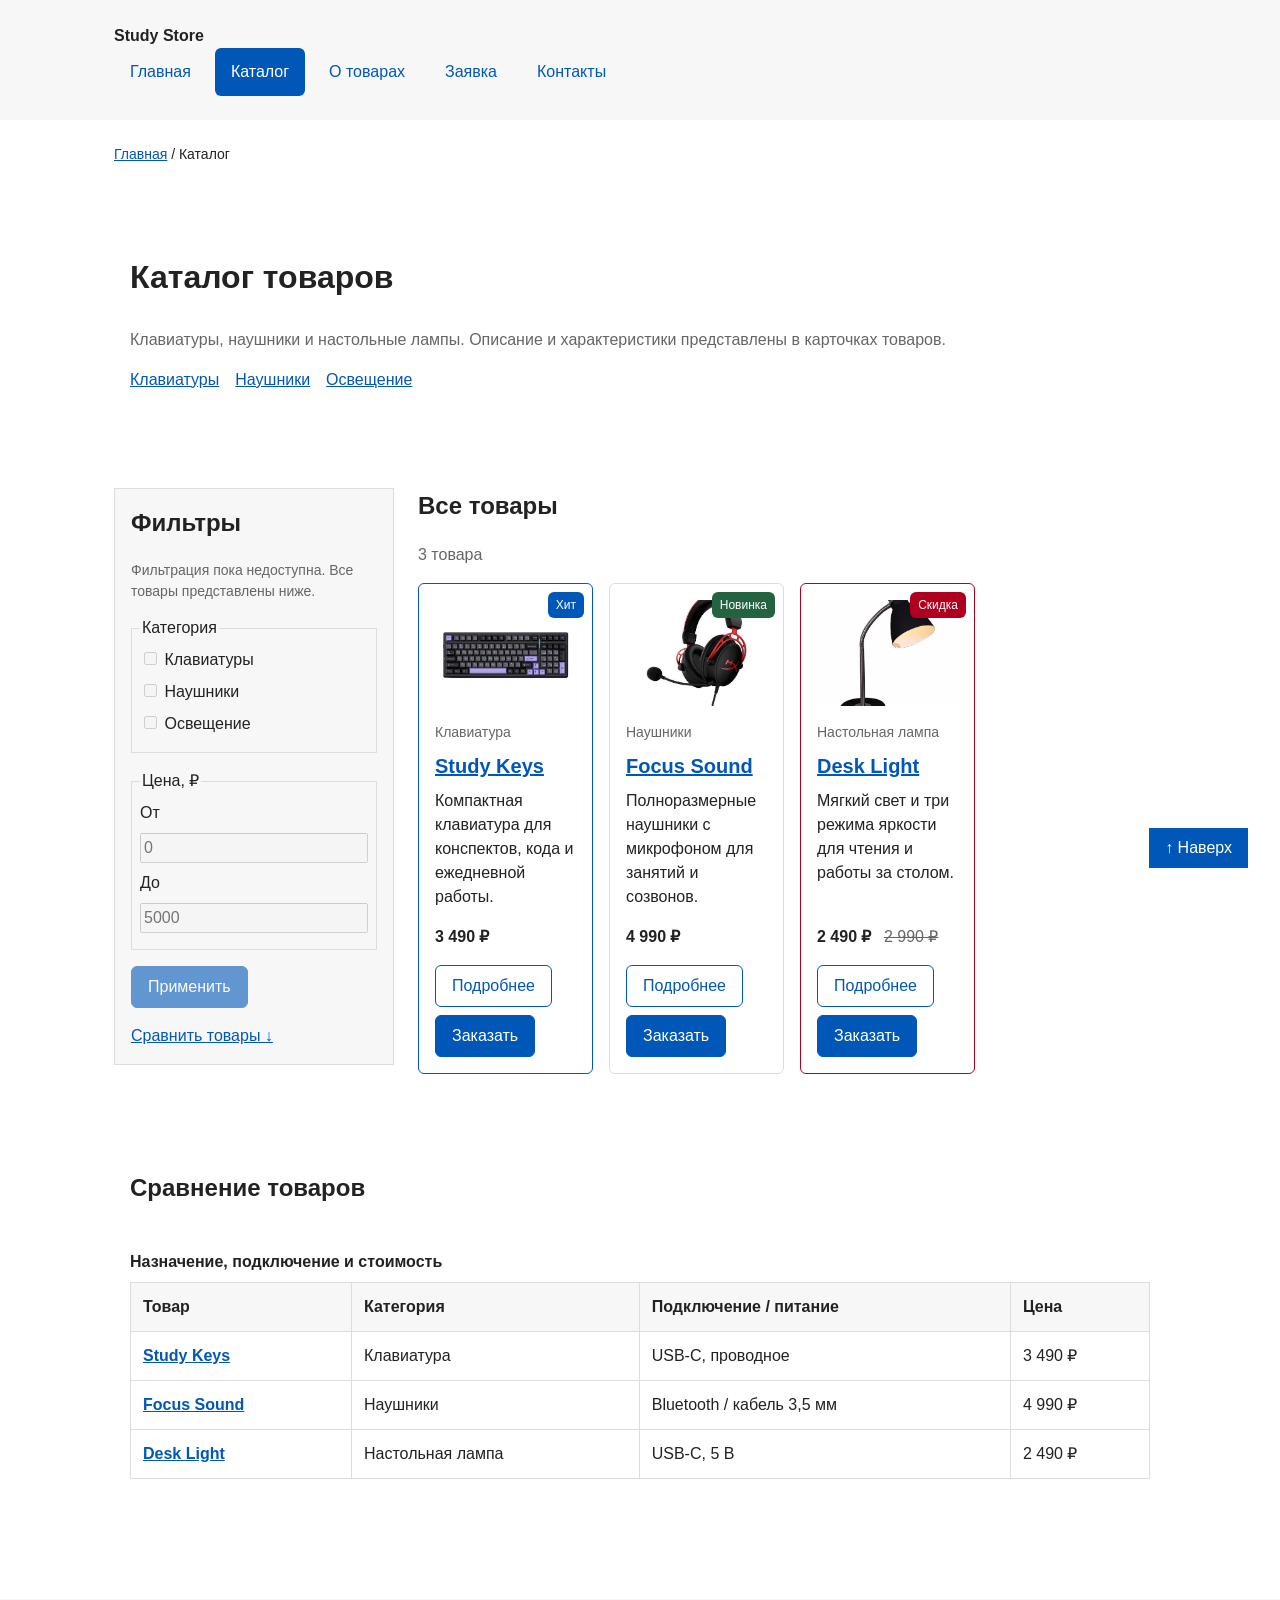
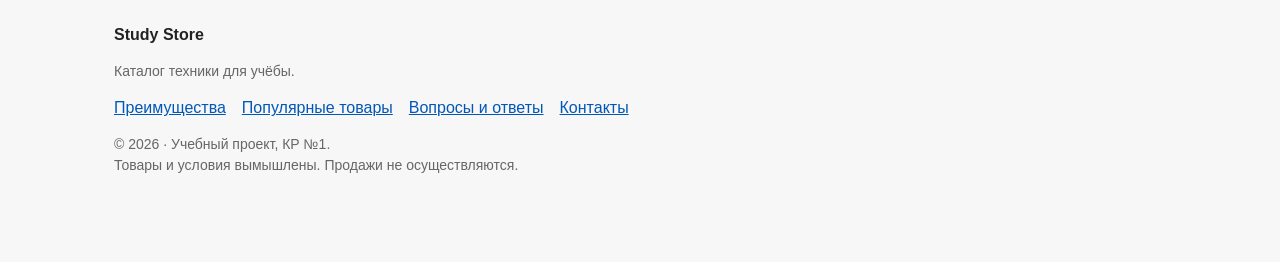
==== catalog.html @ acdf184f "feat: add responsive layout styles" ====
<!DOCTYPE html>
<html lang="ru">
<head>
  <meta charset="UTF-8">
  <meta name="viewport" content="width=device-width, initial-scale=1.0">
  <meta name="description" content="Каталог Study Store: три категории техники, цены, карточки товаров и таблица сравнения.">
  <title>Каталог товаров — Study Store</title>
  <link rel="icon" href="images/favicon.svg" type="image/svg+xml">
  <link rel="stylesheet" href="css/style.css">
  <link rel="stylesheet" href="css/responsive.css">
  <script src="js/main.js?v=kr1-final" defer></script>
</head>
<body>
  <a class="skip-link" href="#main-content">Перейти к содержимому</a>
  <header class="site-header" id="top">
    <div class="site-header__inner">
      <a class="site-header__logo" href="index.html">Study Store</a>
      <nav class="site-nav" aria-label="Основная навигация">
        <ul class="site-nav__list">
          <li class="site-nav__item"><a class="site-nav__link" href="index.html">Главная</a></li>
          <li class="site-nav__item"><a class="site-nav__link site-nav__link--active" aria-current="page" href="catalog.html">Каталог</a></li>
          <li class="site-nav__item"><a class="site-nav__link" href="product.html">О товарах</a></li>
          <li class="site-nav__item"><a class="site-nav__link" href="order.html">Заявка</a></li>
          <li class="site-nav__item"><a class="site-nav__link" href="contacts.html">Контакты</a></li>
        </ul>
      </nav>
    </div>
  </header>
  <main class="page-main" id="main-content" tabindex="-1">
    <nav class="breadcrumbs" aria-label="Хлебные крошки"><a class="breadcrumbs__link" href="index.html">Главная</a><span class="breadcrumbs__current" aria-current="page">Каталог</span></nav>
    <section class="section page-intro"><h1 class="page-intro__title">Каталог товаров</h1><p class="section__description">Клавиатуры, наушники и настольные лампы. Описание и характеристики представлены в карточках товаров.</p><div class="category-nav" aria-label="Категории"><a class="category-nav__link" href="product.html#keyboard">Клавиатуры</a><a class="category-nav__link" href="product.html#headphones">Наушники</a><a class="category-nav__link" href="product.html#lamp">Освещение</a></div></section>
    <div class="catalog-layout">
      <aside class="catalog-filters" aria-labelledby="filters-title">
        <h2 class="catalog-filters__title" id="filters-title">Фильтры</h2>
        <p class="catalog-filters__note" id="filter-note">Фильтрация пока недоступна. Все товары представлены ниже.</p>
        <form class="filters-form" action="catalog.html" method="get" aria-describedby="filter-note">
          <fieldset class="filters-form__group" disabled><legend class="filters-form__legend">Категория</legend>
            <label class="filters-form__label" for="category-keys"><input id="category-keys" name="category" type="checkbox" value="keyboard"> Клавиатуры</label>
            <label class="filters-form__label" for="category-sound"><input id="category-sound" name="category" type="checkbox" value="headphones"> Наушники</label>
            <label class="filters-form__label" for="category-light"><input id="category-light" name="category" type="checkbox" value="lamp"> Освещение</label>
          </fieldset>
          <fieldset class="filters-form__group" disabled><legend class="filters-form__legend">Цена, ₽</legend><label class="filters-form__label" for="price-from">От</label><input class="filters-form__input" id="price-from" name="price-from" type="number" min="0" placeholder="0"><label class="filters-form__label" for="price-to">До</label><input class="filters-form__input" id="price-to" name="price-to" type="number" min="0" placeholder="5000"></fieldset>
          <button class="button button--primary" type="submit" disabled>Применить</button>
        </form>
        <a class="catalog-filters__link" href="#comparison">Сравнить товары ↓</a>
      </aside>
      <section class="catalog-products" aria-labelledby="products-title"><div class="section__heading"><h2 class="section__title" id="products-title">Все товары</h2><span class="catalog-products__count">3 товара</span></div><div class="products-grid products-grid--catalog">
        <article class="product-card product-card--featured">
          <span class="product-card__badge">Хит</span>
          <a class="product-card__visual" href="product.html#keyboard" aria-label="Подробнее о Study Keys"><img class="product-card__image" src="images/keyboard.jpeg" width="447" height="447" alt="Клавиатура Study Keys — фото" loading="lazy"></a>
          <p class="product-card__category">Клавиатура</p>
          <h3 class="product-card__title"><a href="product.html#keyboard">Study Keys</a></h3>
          <p class="product-card__description">Компактная клавиатура для конспектов, кода и ежедневной работы.</p>
          <p class="product-card__price">3 490 ₽</p>
          <div class="product-card__actions">
            <a class="button button--secondary" href="product.html#keyboard">Подробнее</a>
            <button class="button button--primary product-card__button" type="button" data-order-product="keyboard">Заказать</button>
          </div>
        </article>
        <article class="product-card product-card--new">
          <span class="product-card__badge">Новинка</span>
          <a class="product-card__visual" href="product.html#headphones" aria-label="Подробнее о Focus Sound"><img class="product-card__image" src="images/headphones.jpeg" width="447" height="447" alt="Наушники Focus Sound — фото" loading="lazy"></a>
          <p class="product-card__category">Наушники</p>
          <h3 class="product-card__title"><a href="product.html#headphones">Focus Sound</a></h3>
          <p class="product-card__description">Полноразмерные наушники с микрофоном для занятий и созвонов.</p>
          <p class="product-card__price">4 990 ₽</p>
          <div class="product-card__actions">
            <a class="button button--secondary" href="product.html#headphones">Подробнее</a>
            <button class="button button--primary product-card__button" type="button" data-order-product="headphones">Заказать</button>
          </div>
        </article>
        <article class="product-card product-card--discount">
          <span class="product-card__badge">Скидка</span>
          <a class="product-card__visual" href="product.html#lamp" aria-label="Подробнее о Desk Light"><img class="product-card__image" src="images/desk_lamp.jpeg" width="447" height="447" alt="Настольная лампа Desk Light — фото" loading="lazy"></a>
          <p class="product-card__category">Настольная лампа</p>
          <h3 class="product-card__title"><a href="product.html#lamp">Desk Light</a></h3>
          <p class="product-card__description">Мягкий свет и три режима яркости для чтения и работы за столом.</p>
          <p class="product-card__price">2 490 ₽ <del class="product-card__old-price">2 990 ₽</del></p>
          <div class="product-card__actions">
            <a class="button button--secondary" href="product.html#lamp">Подробнее</a>
            <button class="button button--primary product-card__button" type="button" data-order-product="lamp">Заказать</button>
          </div>
        </article>
      </div></section>
    </div>
    <p class="success-message" id="success-message" role="status" tabindex="-1" hidden></p>
    <section class="section" id="comparison" aria-labelledby="comparison-title"><h2 class="section__title" id="comparison-title">Сравнение товаров</h2><div class="table-wrap" role="region" aria-label="Сравнение товаров" tabindex="0"><table class="product-table"><caption class="product-table__caption">Назначение, подключение и стоимость</caption><thead><tr><th class="product-table__cell" scope="col">Товар</th><th class="product-table__cell" scope="col">Категория</th><th class="product-table__cell" scope="col">Подключение / питание</th><th class="product-table__cell" scope="col">Цена</th></tr></thead><tbody>
          <tr><th class="product-table__cell" scope="row"><a href="product.html#keyboard">Study Keys</a></th><td class="product-table__cell">Клавиатура</td><td class="product-table__cell">USB-C, проводное</td><td class="product-table__cell">3 490 ₽</td></tr>
          <tr><th class="product-table__cell" scope="row"><a href="product.html#headphones">Focus Sound</a></th><td class="product-table__cell">Наушники</td><td class="product-table__cell">Bluetooth / кабель 3,5 мм</td><td class="product-table__cell">4 990 ₽</td></tr>
          <tr><th class="product-table__cell" scope="row"><a href="product.html#lamp">Desk Light</a></th><td class="product-table__cell">Настольная лампа</td><td class="product-table__cell">USB-C, 5 В</td><td class="product-table__cell">2 490 ₽</td></tr>
        </tbody></table></div></section>
  </main>
  <footer class="site-footer" id="contacts">
    <div class="site-footer__inner">
      <div><a class="site-footer__logo" href="index.html">Study Store</a><p class="site-footer__note">Каталог техники для учёбы.</p></div>
      <nav class="site-footer__nav" aria-label="Разделы главной страницы">
        <a href="index.html#advantages">Преимущества</a>
        <a href="index.html#popular">Популярные товары</a>
        <a href="index.html#faq">Вопросы и ответы</a>
        <a href="contacts.html">Контакты</a>
      </nav>
      <p class="site-footer__note">© 2026 · Учебный проект, КР №1.<br>Товары и условия вымышлены. Продажи не осуществляются.</p>
    </div>
  </footer>
  <a class="back-to-top" href="#top" aria-label="Вернуться наверх">↑ Наверх</a>
  <dialog class="order-dialog" id="order-dialog" aria-labelledby="order-dialog-title">
    <h2 class="order-dialog__title" id="order-dialog-title">Оставить заявку</h2>
      <form class="order-form" id="order-form" action="order.html" method="get">
        <p class="order-form__note">Поля со звёздочкой * обязательны. Это учебная форма: данные не отправляются и не сохраняются.</p>
        <noscript><p class="order-form__note">Для демонстрации отправки включите JavaScript. Не вводите реальные персональные данные.</p></noscript>
        <div class="order-form__field">
          <label class="order-form__label" for="selected-product">Товар *</label>
          <select class="order-form__select" id="selected-product" name="product" required>
            <option value="">Выберите товар</option>
            <option value="keyboard">Study Keys — 3 490 ₽</option>
            <option value="headphones">Focus Sound — 4 990 ₽</option>
            <option value="lamp">Desk Light — 2 490 ₽</option>
          </select>
        </div>
        <div class="order-form__row">
          <div class="order-form__field">
            <label class="order-form__label" for="order-name">Имя *</label>
            <input class="order-form__input" id="order-name" name="name" type="text" minlength="2" maxlength="60" autocomplete="given-name" placeholder="Например, Алексей" required>
          </div>
          <div class="order-form__field">
            <label class="order-form__label" for="order-email">E-mail *</label>
            <input class="order-form__input" id="order-email" name="email" type="email" autocomplete="email" placeholder="name@example.com" required>
          </div>
        </div>
        <div class="order-form__row">
          <div class="order-form__field">
            <label class="order-form__label" for="order-phone">Телефон *</label>
            <input class="order-form__input" id="order-phone" name="phone" type="tel" autocomplete="tel" inputmode="tel" pattern="\+7[0-9]{10}" placeholder="+79000000000" aria-describedby="phone-hint" required>
            <small class="order-form__hint" id="phone-hint">+7 и 10 цифр, без пробелов: +79000000000.</small>
          </div>
          <div class="order-form__field">
            <label class="order-form__label" for="order-date">Удобная дата связи</label>
            <input class="order-form__input" id="order-date" name="date" type="date">
          </div>
        </div>
        <div class="order-form__field">
          <label class="order-form__label" for="order-topic">Тема заявки *</label>
          <select class="order-form__select" id="order-topic" name="topic" required>
            <option value="product">Заказ товара</option>
            <option value="consultation">Консультация</option>
            <option value="delivery">Вопрос о доставке</option>
          </select>
        </div>
        <div class="order-form__field">
          <label class="order-form__label" for="order-comment">Комментарий</label>
          <textarea class="order-form__textarea" id="order-comment" name="comment" rows="3" maxlength="1000" placeholder="Комментарий к заявке"></textarea>
        </div>
        <div class="order-form__consent">
          <input class="order-form__checkbox" id="order-agreement" name="agreement" type="checkbox" required>
          <label class="order-form__label" for="order-agreement">Согласен на обработку указанных данных в рамках учебной демонстрации *</label>
        </div>
        <div class="order-form__actions">
          <button class="button button--primary" type="submit">Отправить заявку</button>
          <button class="button button--secondary" id="close-order-dialog" type="button">Закрыть</button>
        </div>
      </form>
  </dialog>
</body>
</html>
---- css/style.css ----
/* Общие значения: один цвет или отступ можно поменять для всего сайта. */
:root {
  --color-bg: #ffffff;
  --color-surface: #f7f7f7;
  --color-primary: #0057b8;
  --color-primary-dark: #003f86;
  --color-text: #222222;
  --color-muted: #666666;
  --color-border: #dddddd;
  --color-danger: #b00020;
  --color-success: #246340;
  --space-sm: 8px;
  --space-md: 16px;
  --space-lg: 24px;
  --space-xl: 32px;
  --radius: 6px;
  --container-width: 1100px;
}

/* Базовые стили. */
* { box-sizing: border-box; }
/* Плавные переходы по якорям, включая ссылку «Наверх». */
html { scroll-behavior: smooth; }
body {
  margin: 0;
  min-height: 100vh;
  display: flex;
  flex-direction: column;
  font-family: Arial, sans-serif;
  line-height: 1.5;
  color: var(--color-text);
  background-color: var(--color-bg);
}
img { display: block; max-width: 100%; height: auto; }
a { color: var(--color-primary); }
a:hover { color: var(--color-primary-dark); }
input, select, textarea, button { font: inherit; }
:focus-visible { outline: 2px solid var(--color-primary); outline-offset: 3px; }
[hidden] { display: none; }
.page-main, .site-header__inner, .site-footer__inner {
  max-width: var(--container-width);
  margin: 0 auto;
  padding: var(--space-lg);
}
/* Основное содержимое заполняет свободную высоту окна до подвала. */
.page-main { flex: 1; width: 100%; }
h1 { font-size: 32px; }
h2 { font-size: 24px; }
h3 { font-size: 20px; }
h1, h2, h3 { margin-top: 0; }
.section { margin-bottom: var(--space-xl); }
/* Outline выделяет блок при наведении и не меняет его размеры. */
.section:hover, .product-detail:hover, .contact-card:hover, .callout:hover {
  outline: 1px solid var(--color-primary);
  outline-offset: 6px;
}
.section__description { color: var(--color-muted); }

/* Шапка и меню. Flex располагает ссылки в один ряд. */
.site-header, .site-footer { flex-shrink: 0; background-color: var(--color-surface); }
.site-header__logo, .site-footer__logo {
  font-weight: 700;
  color: var(--color-text);
  text-decoration: none;
}
.site-nav__list {
  display: flex;
  flex-wrap: wrap;
  gap: var(--space-sm);
  list-style: none;
  margin: var(--space-md) 0 0;
  padding: 0;
}
.site-nav__link {
  display: block;
  padding: var(--space-sm) var(--space-md);
  text-decoration: none;
  border-radius: var(--radius);
}
.site-nav__link:hover, .site-nav__link--active {
  color: white;
  background-color: var(--color-primary);
}
.site-footer__nav { display: flex; flex-wrap: wrap; gap: var(--space-md); }
.site-footer__note { color: var(--color-muted); font-size: 14px; }
.site-footer__inner { padding-bottom: 72px; }
.breadcrumbs { margin-bottom: var(--space-lg); font-size: 14px; }
.breadcrumbs__current::before { content: ' / '; }
.category-nav { display: flex; flex-wrap: wrap; gap: var(--space-md); margin-top: var(--space-md); }

/* Общие кнопки и состояния. */
.button {
  display: inline-block;
  padding: var(--space-sm) var(--space-md);
  border: 1px solid var(--color-primary);
  border-radius: var(--radius);
  text-decoration: none;
  cursor: pointer;
}
.button--primary { color: white; background-color: var(--color-primary); }
.button--primary:hover { color: white; background-color: var(--color-primary-dark); }
.button--secondary { color: var(--color-primary); background-color: white; }
.button--secondary:hover { color: white; background-color: var(--color-primary); }
.button:disabled { opacity: 0.6; cursor: not-allowed; }
.hero__actions, .product-card__actions, .product-detail__actions, .order-form__actions {
  display: flex;
  flex-wrap: wrap;
  gap: var(--space-sm);
}

/* Главная: обычный вводный блок, преимущества и вопросы. */
.hero { padding: var(--space-lg); margin-bottom: var(--space-xl); background-color: #eef5ff; }
.benefits { display: grid; grid-template-columns: repeat(3, 1fr); gap: var(--space-md); }
.benefit { padding: var(--space-md); border: 1px solid var(--color-border); }
.section__heading { margin-bottom: var(--space-md); }
.faq__item { margin-top: var(--space-sm); padding: var(--space-md); border: 1px solid var(--color-border); }
.faq__question { font-weight: 700; cursor: pointer; }
.faq__question:hover { color: var(--color-primary); }
.faq__answer { margin-bottom: 0; }
.callout { padding: var(--space-lg); background-color: var(--color-surface); }

/* Три карточки в ряд через Grid. Flex внутри карточки выравнивает кнопки. */
.products-grid { display: grid; grid-template-columns: repeat(3, 1fr); gap: var(--space-md); }
.product-card {
  position: relative;
  display: flex;
  flex-direction: column;
  padding: var(--space-md);
  border: 1px solid var(--color-border);
  border-radius: var(--radius);
}
.product-card:hover, .product-card--featured { border-color: var(--color-primary); }
.product-card--discount { border-color: var(--color-danger); }
.product-card__image { width: 100%; max-width: 240px; margin: 0 auto var(--space-md); }
.product-card__category { margin: 0 0 var(--space-sm); color: var(--color-muted); font-size: 14px; }
.product-card__title { margin-bottom: var(--space-sm); }
.product-card__description { margin-top: 0; }
.product-card__price { margin-top: auto; font-weight: 700; }
.product-card__old-price { margin-left: var(--space-sm); color: var(--color-muted); font-weight: 400; }
/* absolute размещает бейдж относительно карточки с position: relative. */
.product-card__badge {
  position: absolute;
  top: var(--space-sm);
  right: var(--space-sm);
  padding: 4px 8px;
  color: white;
  background-color: var(--color-primary);
  border-radius: var(--radius);
  font-size: 12px;
}
.product-card--discount .product-card__badge { background-color: var(--color-danger); }
.product-card--new .product-card__badge { background-color: var(--color-success); }

/* Каталог: фильтр слева, товары справа. */
.catalog-layout {
  display: grid;
  grid-template-columns: 220px minmax(0, 1fr);
  gap: var(--space-lg);
  align-items: start;
  margin-bottom: var(--space-xl);
}
.catalog-filters {
  position: sticky;
  top: var(--space-lg);
  padding: var(--space-md);
  border: 1px solid var(--color-border);
  background-color: var(--color-surface);
}
.catalog-filters__note { font-size: 14px; color: var(--color-muted); }
.filters-form__group { margin: 0 0 var(--space-md); padding: var(--space-sm); border: 1px solid var(--color-border); }
.filters-form__label { display: block; margin-bottom: var(--space-sm); }
.filters-form__input { width: 100%; margin-bottom: var(--space-sm); }
.catalog-filters__link { display: block; margin-top: var(--space-md); }
.catalog-products__count { color: var(--color-muted); }

/* Подробное описание и таблицы. */
/* Фото и описание — две колонки, таблица занимает обе колонки ниже. */
.product-detail {
  display: grid;
  grid-template-columns: 280px minmax(0, 1fr);
  gap: var(--space-lg);
  align-items: start;
  margin-bottom: var(--space-xl);
  padding: var(--space-lg);
  border: 1px solid var(--color-border);
}
.product-detail > .product-table { grid-column: 1 / -1; margin-top: 0; }
.product-detail__image { width: 100%; max-width: 280px; margin-bottom: var(--space-md); }
.product-detail__tag { color: var(--color-primary); }
.product-detail__price { font-weight: 700; }
.product-detail__availability { color: var(--color-success); }
.table-wrap { overflow-x: auto; }
.product-table { width: 100%; margin-top: var(--space-lg); border-collapse: collapse; text-align: left; }
.product-table__caption { margin-bottom: var(--space-sm); text-align: left; font-weight: 700; }
.product-table__cell { padding: var(--space-sm); border: 1px solid var(--color-border); }
.product-table thead { background-color: var(--color-surface); }

/* Форма: поля друг под другом, подпись над полем. */
.order-panel { max-width: 620px; }
.order-help { margin-top: var(--space-lg); padding: var(--space-lg); background-color: var(--color-surface); }
.order-form__field { margin-bottom: var(--space-md); }
.order-form__label { display: block; margin-bottom: var(--space-sm); }
.order-form__input, .order-form__select, .order-form__textarea {
  width: 100%;
  padding: 10px 12px;
  border: 1px solid var(--color-border);
  border-radius: var(--radius);
}
.order-form__input:hover, .order-form__select:hover, .order-form__textarea:hover { border-color: var(--color-primary); }
.order-form__textarea { resize: vertical; }
.order-form__hint, .order-form__note { color: var(--color-muted); font-size: 14px; }
.order-form__hint { display: block; margin-top: var(--space-sm); }
.order-form__consent { display: flex; align-items: start; gap: var(--space-sm); margin-bottom: var(--space-md); }
.order-form__checkbox { flex-shrink: 0; margin-top: 5px; }
.order-form [aria-invalid="true"] { outline: 1px solid var(--color-danger); border-color: var(--color-danger); }
.order-dialog {
  width: 560px;
  max-width: calc(100% - 32px);
  max-height: calc(100vh - 32px);
  overflow-y: auto;
  padding: var(--space-lg);
  border: none;
  border-radius: var(--radius);
}
.order-dialog::backdrop { background-color: rgba(0, 0, 0, 0.5); }
.success-message { padding: var(--space-md); border-left: 4px solid var(--color-success); background-color: #eefaf0; }
.contact-card { margin-bottom: var(--space-lg); }
.contact-card__address { font-style: normal; }
.contact-card__label { margin-bottom: 0; font-weight: 700; }
.contact-card__link { display: block; margin-top: var(--space-md); }

/* Фиксированная ссылка и переход к содержимому с клавиатуры. */
.back-to-top {
  position: fixed;
  right: var(--space-md);
  bottom: var(--space-md);
  z-index: 10;
  padding: var(--space-sm) var(--space-md);
  color: white;
  background-color: var(--color-primary);
  text-decoration: none;
}
.back-to-top:hover { color: white; background-color: var(--color-primary-dark); }
.skip-link { position: fixed; top: -100px; left: var(--space-md); z-index: 20; padding: var(--space-sm); background-color: white; }
.skip-link:focus { top: var(--space-sm); }

/* На небольшом экране карточки и каталог становятся одной колонкой. */
@media (max-width: 800px) {
  .products-grid, .benefits, .catalog-layout, .product-detail { grid-template-columns: 1fr; }
  .catalog-filters { position: static; }
}

/* Если в системе отключены анимации, переходы по якорям мгновенные. */
@media (prefers-reduced-motion: reduce) {
  html { scroll-behavior: auto; }
}
---- css/responsive.css ----
/*
  Адаптивные стили для контрольной работы №3.
  Подход: Mobile First.
  Базовые стили рассчитаны на мобильный экран.
  Расширения добавляются через min-width медиазапросы.
*/

*,
*::before,
*::after {
  box-sizing: border-box;
}

html {
  scroll-behavior: smooth;
}

img,
video {
  max-width: 100%;
  height: auto;
}

body {
  overflow-x: hidden;
}

.container,
.main,
.section {
  width: min(100% - 32px, 1200px);
  margin-inline: auto;
}

.section {
  padding-block: clamp(24px, 5vw, 64px);
}

.site-nav__list {
  display: flex;
  flex-direction: column;
  gap: var(--space-sm, 8px);
  padding: 0;
  margin: 0;
  list-style: none;
}

.site-nav__link {
  display: block;
  padding: 12px 16px;
}

@media (min-width: 768px) {
  .site-nav__list {
    flex-direction: row;
    flex-wrap: wrap;
    align-items: center;
  }
}

.site-header {
  position: static;
}

@media (min-width: 768px) {
  .site-header {
    position: sticky;
    top: 0;
    z-index: 100;
  }
}

.hero {
  display: grid;
  gap: var(--space-lg, 24px);
  align-items: center;
}

.hero__content {
  display: grid;
  gap: var(--space-md, 16px);
}

.hero__title {
  font-size: clamp(28px, 7vw, 56px);
  line-height: 1.1;
}

.hero__image {
  width: 100%;
  max-width: 520px;
  margin-inline: auto;
}

@media (min-width: 900px) {
  .hero {
    grid-template-columns: minmax(0, 1fr) minmax(320px, 520px);
  }
}

.products-grid {
  display: grid;
  grid-template-columns: 1fr;
  gap: var(--space-md, 16px);
}

.product-card {
  min-width: 0;
}

.product-card__title,
.product-card__description {
  overflow-wrap: anywhere;
}

@media (min-width: 640px) {
  .products-grid {
    grid-template-columns: repeat(2, minmax(0, 1fr));
  }
}

@media (min-width: 1024px) {
  .products-grid {
    grid-template-columns: repeat(3, minmax(0, 1fr));
  }
}

@media (min-width: 1280px) {
  .products-grid {
    grid-template-columns: repeat(4, minmax(0, 1fr));
  }
}

.catalog-layout {
  display: grid;
  gap: var(--space-lg, 24px);
}

.catalog-filters {
  order: -1;
}

@media (min-width: 1024px) {
  .catalog-layout {
    grid-template-columns: 280px minmax(0, 1fr);
    align-items: start;
  }

  .catalog-filters {
    position: sticky;
    top: 88px;
    order: initial;
  }
}

.product-card__image {
  display: block;
  width: 100%;
  aspect-ratio: 4 / 3;
  object-fit: cover;
  border-radius: var(--radius-md, 8px);
}

.order-form {
  display: grid;
  gap: var(--space-md, 16px);
}

.order-form__field {
  display: grid;
  gap: var(--space-xs, 8px);
}

.order-form__input,
.order-form__textarea,
.order-form__select {
  width: 100%;
  min-height: 44px;
  padding: 10px 12px;
  font: inherit;
}

.order-form__textarea {
  min-height: 120px;
  resize: vertical;
}

@media (min-width: 768px) {
  .order-form {
    grid-template-columns: repeat(2, minmax(0, 1fr));
  }

  .order-form__field--wide {
    grid-column: 1 / -1;
  }
}

.table-wrapper {
  width: 100%;
  overflow-x: auto;
  -webkit-overflow-scrolling: touch;
}

.product-table {
  width: 100%;
  min-width: 640px;
  border-collapse: collapse;
}

.product-table th,
.product-table td {
  padding: 12px;
  border: 1px solid var(--color-border, #ddd);
  text-align: left;
}

.back-to-top {
  position: fixed;
  right: 16px;
  bottom: 16px;
  z-index: 90;
}

@media (min-width: 768px) {
  .back-to-top {
    right: 32px;
    bottom: 32px;
  }
}
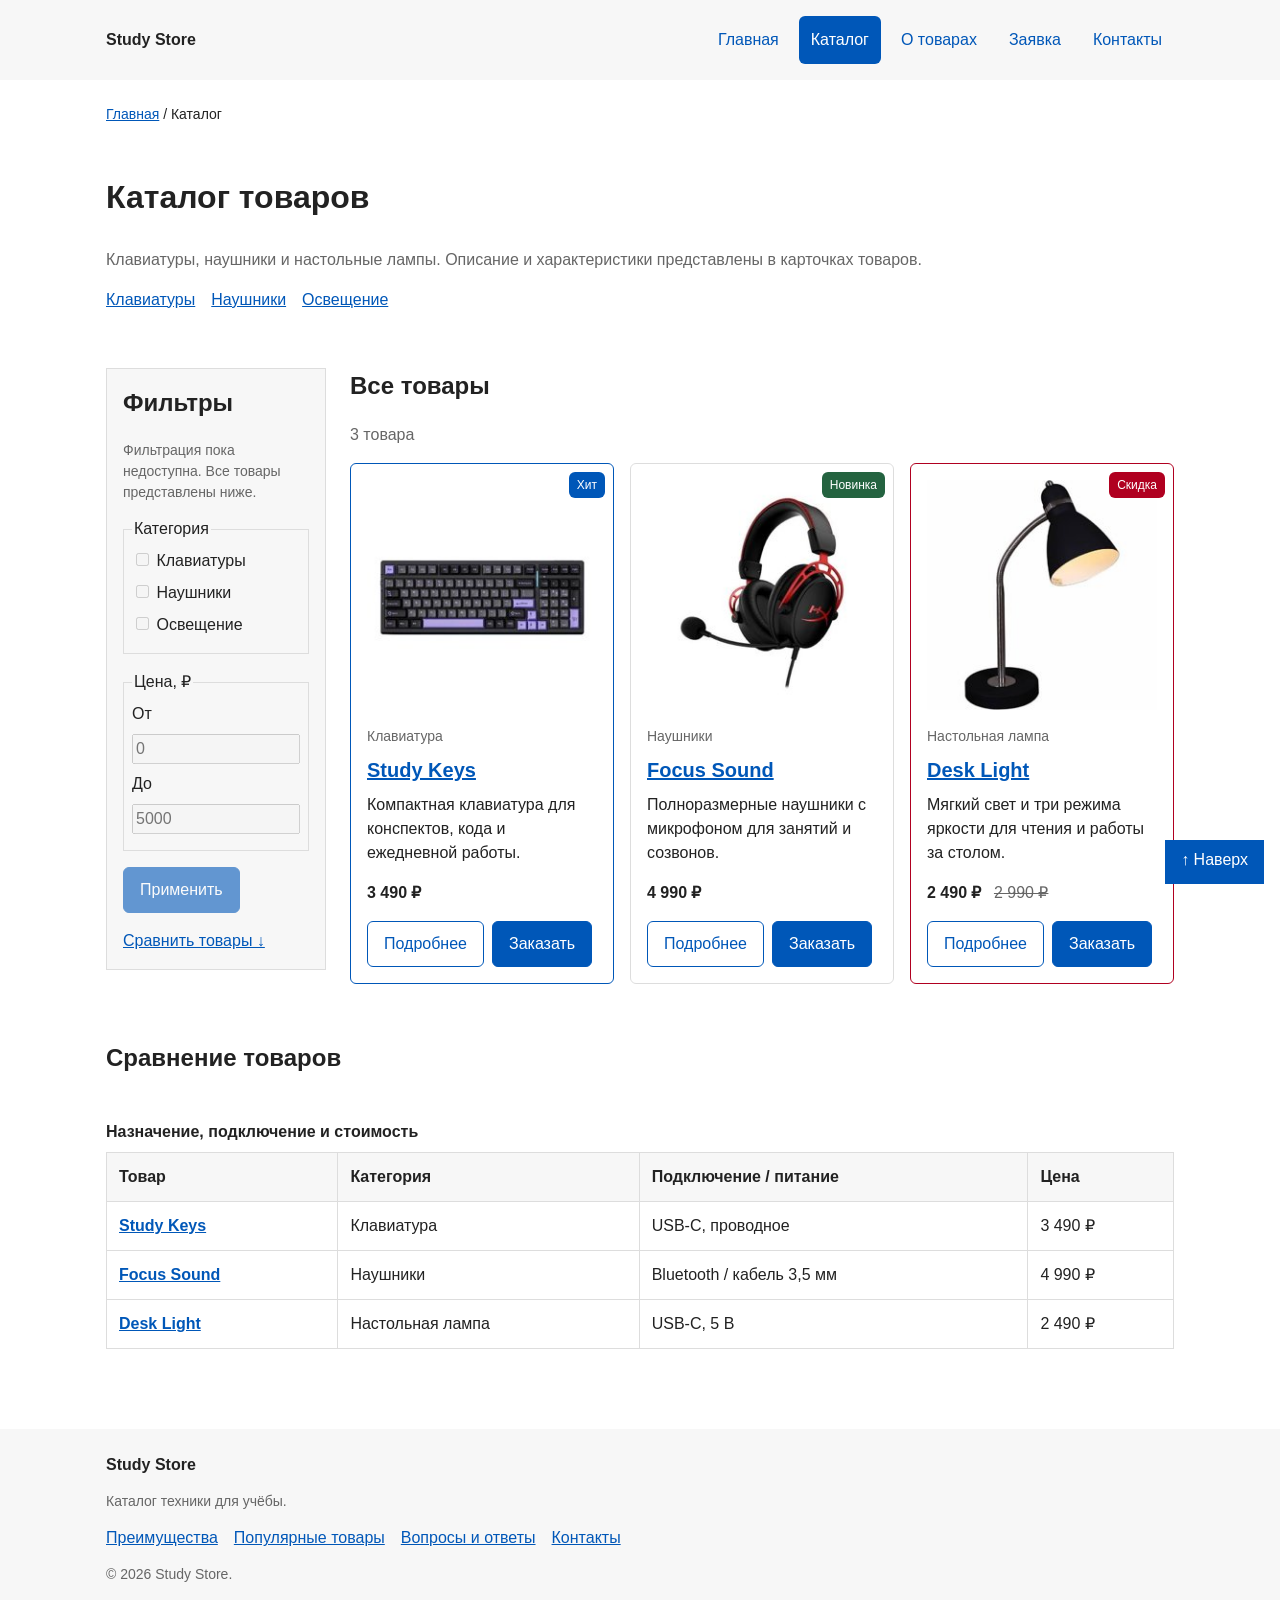
==== commit f85f23e3: "fix: correct responsive layout and format HTML" ====
--- a/catalog.html
+++ b/catalog.html
@@ -1,114 +1,275 @@
 <!DOCTYPE html>
 <html lang="ru">
-<head>
-  <meta charset="UTF-8">
-  <meta name="viewport" content="width=device-width, initial-scale=1.0">
-  <meta name="description" content="Каталог Study Store: три категории техники, цены, карточки товаров и таблица сравнения.">
-  <title>Каталог товаров — Study Store</title>
-  <link rel="icon" href="images/favicon.svg" type="image/svg+xml">
-  <link rel="stylesheet" href="css/style.css">
-  <link rel="stylesheet" href="css/responsive.css">
-  <script src="js/main.js?v=kr1-final" defer></script>
-</head>
-<body>
-  <a class="skip-link" href="#main-content">Перейти к содержимому</a>
-  <header class="site-header" id="top">
-    <div class="site-header__inner">
-      <a class="site-header__logo" href="index.html">Study Store</a>
-      <nav class="site-nav" aria-label="Основная навигация">
-        <ul class="site-nav__list">
-          <li class="site-nav__item"><a class="site-nav__link" href="index.html">Главная</a></li>
-          <li class="site-nav__item"><a class="site-nav__link site-nav__link--active" aria-current="page" href="catalog.html">Каталог</a></li>
-          <li class="site-nav__item"><a class="site-nav__link" href="product.html">О товарах</a></li>
-          <li class="site-nav__item"><a class="site-nav__link" href="order.html">Заявка</a></li>
-          <li class="site-nav__item"><a class="site-nav__link" href="contacts.html">Контакты</a></li>
-        </ul>
+  <head>
+    <meta charset="UTF-8">
+    <meta name="viewport" content="width=device-width, initial-scale=1.0">
+    <meta
+      name="description"
+      content="Каталог Study Store: три категории техники, цены, карточки товаров и таблица сравнения."
+    >
+    <title>Каталог товаров — Study Store</title>
+    <link rel="icon" href="images/favicon.svg" type="image/svg+xml">
+    <link rel="stylesheet" href="css/style.css">
+    <link rel="stylesheet" href="css/responsive.css">
+    <script src="js/main.js" defer></script>
+  </head>
+  <body>
+    <a class="skip-link" href="#main-content">Перейти к содержимому</a>
+    <header class="site-header" id="top">
+      <div class="site-header__inner">
+        <a class="site-header__logo" href="index.html">Study Store</a>
+        <nav class="site-nav" aria-label="Основная навигация">
+          <ul class="site-nav__list">
+            <li class="site-nav__item">
+              <a class="site-nav__link" href="index.html">Главная</a>
+            </li>
+            <li class="site-nav__item">
+              <a class="site-nav__link site-nav__link--active" aria-current="page" href="catalog.html">Каталог</a>
+            </li>
+            <li class="site-nav__item">
+              <a class="site-nav__link" href="product.html">О товарах</a>
+            </li>
+            <li class="site-nav__item">
+              <a class="site-nav__link" href="order.html">Заявка</a>
+            </li>
+            <li class="site-nav__item">
+              <a class="site-nav__link" href="contacts.html">Контакты</a>
+            </li>
+          </ul>
+        </nav>
+      </div>
+    </header>
+    <main class="page-main" id="main-content" tabindex="-1">
+      <nav class="breadcrumbs" aria-label="Хлебные крошки">
+        <a class="breadcrumbs__link" href="index.html">Главная</a>
+        <span class="breadcrumbs__current" aria-current="page">Каталог</span>
       </nav>
-    </div>
-  </header>
-  <main class="page-main" id="main-content" tabindex="-1">
-    <nav class="breadcrumbs" aria-label="Хлебные крошки"><a class="breadcrumbs__link" href="index.html">Главная</a><span class="breadcrumbs__current" aria-current="page">Каталог</span></nav>
-    <section class="section page-intro"><h1 class="page-intro__title">Каталог товаров</h1><p class="section__description">Клавиатуры, наушники и настольные лампы. Описание и характеристики представлены в карточках товаров.</p><div class="category-nav" aria-label="Категории"><a class="category-nav__link" href="product.html#keyboard">Клавиатуры</a><a class="category-nav__link" href="product.html#headphones">Наушники</a><a class="category-nav__link" href="product.html#lamp">Освещение</a></div></section>
-    <div class="catalog-layout">
-      <aside class="catalog-filters" aria-labelledby="filters-title">
-        <h2 class="catalog-filters__title" id="filters-title">Фильтры</h2>
-        <p class="catalog-filters__note" id="filter-note">Фильтрация пока недоступна. Все товары представлены ниже.</p>
-        <form class="filters-form" action="catalog.html" method="get" aria-describedby="filter-note">
-          <fieldset class="filters-form__group" disabled><legend class="filters-form__legend">Категория</legend>
-            <label class="filters-form__label" for="category-keys"><input id="category-keys" name="category" type="checkbox" value="keyboard"> Клавиатуры</label>
-            <label class="filters-form__label" for="category-sound"><input id="category-sound" name="category" type="checkbox" value="headphones"> Наушники</label>
-            <label class="filters-form__label" for="category-light"><input id="category-light" name="category" type="checkbox" value="lamp"> Освещение</label>
-          </fieldset>
-          <fieldset class="filters-form__group" disabled><legend class="filters-form__legend">Цена, ₽</legend><label class="filters-form__label" for="price-from">От</label><input class="filters-form__input" id="price-from" name="price-from" type="number" min="0" placeholder="0"><label class="filters-form__label" for="price-to">До</label><input class="filters-form__input" id="price-to" name="price-to" type="number" min="0" placeholder="5000"></fieldset>
-          <button class="button button--primary" type="submit" disabled>Применить</button>
-        </form>
-        <a class="catalog-filters__link" href="#comparison">Сравнить товары ↓</a>
-      </aside>
-      <section class="catalog-products" aria-labelledby="products-title"><div class="section__heading"><h2 class="section__title" id="products-title">Все товары</h2><span class="catalog-products__count">3 товара</span></div><div class="products-grid products-grid--catalog">
-        <article class="product-card product-card--featured">
-          <span class="product-card__badge">Хит</span>
-          <a class="product-card__visual" href="product.html#keyboard" aria-label="Подробнее о Study Keys"><img class="product-card__image" src="images/keyboard.jpeg" width="447" height="447" alt="Клавиатура Study Keys — фото" loading="lazy"></a>
-          <p class="product-card__category">Клавиатура</p>
-          <h3 class="product-card__title"><a href="product.html#keyboard">Study Keys</a></h3>
-          <p class="product-card__description">Компактная клавиатура для конспектов, кода и ежедневной работы.</p>
-          <p class="product-card__price">3 490 ₽</p>
-          <div class="product-card__actions">
-            <a class="button button--secondary" href="product.html#keyboard">Подробнее</a>
-            <button class="button button--primary product-card__button" type="button" data-order-product="keyboard">Заказать</button>
+      <section class="section page-intro">
+        <h1 class="page-intro__title">Каталог товаров</h1>
+        <p class="section__description">Клавиатуры, наушники и настольные лампы. Описание и характеристики представлены в карточках товаров.</p>
+        <div class="category-nav" aria-label="Категории">
+          <a class="category-nav__link" href="product.html#keyboard">Клавиатуры</a>
+          <a class="category-nav__link" href="product.html#headphones">Наушники</a>
+          <a class="category-nav__link" href="product.html#lamp">Освещение</a>
+        </div>
+      </section>
+      <div class="catalog-layout">
+        <aside class="catalog-filters" aria-labelledby="filters-title">
+          <h2 class="catalog-filters__title" id="filters-title">Фильтры</h2>
+          <p class="catalog-filters__note" id="filter-note">Фильтрация пока недоступна. Все товары представлены ниже.</p>
+          <form class="filters-form" action="catalog.html" method="get" aria-describedby="filter-note">
+            <fieldset class="filters-form__group" disabled>
+              <legend class="filters-form__legend">Категория</legend>
+              <label class="filters-form__label" for="category-keys">
+                <input id="category-keys" name="category" type="checkbox" value="keyboard"> Клавиатуры</label>
+              <label class="filters-form__label" for="category-sound">
+                <input id="category-sound" name="category" type="checkbox" value="headphones"> Наушники</label>
+              <label class="filters-form__label" for="category-light">
+                <input id="category-light" name="category" type="checkbox" value="lamp"> Освещение</label>
+            </fieldset>
+            <fieldset class="filters-form__group" disabled>
+              <legend class="filters-form__legend">Цена, ₽</legend>
+              <label class="filters-form__label" for="price-from">От</label>
+              <input
+                class="filters-form__input"
+                id="price-from"
+                name="price-from"
+                type="number"
+                min="0"
+                placeholder="0"
+              >
+              <label class="filters-form__label" for="price-to">До</label>
+              <input
+                class="filters-form__input"
+                id="price-to"
+                name="price-to"
+                type="number"
+                min="0"
+                placeholder="5000"
+              >
+            </fieldset>
+            <button class="button button--primary" type="submit" disabled>Применить</button>
+          </form>
+          <a class="catalog-filters__link" href="#comparison">Сравнить товары ↓</a>
+        </aside>
+        <section class="catalog-products" aria-labelledby="products-title">
+          <div class="section__heading">
+            <h2 class="section__title" id="products-title">Все товары</h2>
+            <span class="catalog-products__count">3 товара</span>
           </div>
-        </article>
-        <article class="product-card product-card--new">
-          <span class="product-card__badge">Новинка</span>
-          <a class="product-card__visual" href="product.html#headphones" aria-label="Подробнее о Focus Sound"><img class="product-card__image" src="images/headphones.jpeg" width="447" height="447" alt="Наушники Focus Sound — фото" loading="lazy"></a>
-          <p class="product-card__category">Наушники</p>
-          <h3 class="product-card__title"><a href="product.html#headphones">Focus Sound</a></h3>
-          <p class="product-card__description">Полноразмерные наушники с микрофоном для занятий и созвонов.</p>
-          <p class="product-card__price">4 990 ₽</p>
-          <div class="product-card__actions">
-            <a class="button button--secondary" href="product.html#headphones">Подробнее</a>
-            <button class="button button--primary product-card__button" type="button" data-order-product="headphones">Заказать</button>
+          <div class="products-grid products-grid--catalog">
+            <article class="product-card product-card--featured">
+              <span class="product-card__badge">Хит</span>
+              <a
+                class="product-card__visual"
+                href="product.html#keyboard"
+                aria-label="Подробнее о Study Keys"
+              >
+                <img
+                  class="product-card__image"
+                  src="images/keyboard.jpeg"
+                  width="447"
+                  height="447"
+                  alt="Клавиатура Study Keys — фото"
+                  loading="lazy"
+                  srcset="images/keyboard-240.jpeg 240w, images/keyboard.jpeg 447w"
+                  sizes="(min-width: 1280px) 230px, (max-width: 305px) calc(100vw - 66px), 240px"
+                >
+              </a>
+              <p class="product-card__category">Клавиатура</p>
+              <h3 class="product-card__title">
+                <a href="product.html#keyboard">Study Keys</a>
+              </h3>
+              <p class="product-card__description">Компактная клавиатура для конспектов, кода и ежедневной работы.</p>
+              <p class="product-card__price">3 490 ₽</p>
+              <div class="product-card__actions">
+                <a class="button button--secondary" href="product.html#keyboard">Подробнее</a>
+                <button
+                  class="button button--primary product-card__button"
+                  type="button"
+                  data-order-product="keyboard"
+                >Заказать</button>
+              </div>
+            </article>
+            <article class="product-card product-card--new">
+              <span class="product-card__badge">Новинка</span>
+              <a
+                class="product-card__visual"
+                href="product.html#headphones"
+                aria-label="Подробнее о Focus Sound"
+              >
+                <img
+                  class="product-card__image"
+                  src="images/headphones.jpeg"
+                  width="447"
+                  height="447"
+                  alt="Наушники Focus Sound — фото"
+                  loading="lazy"
+                  srcset="images/headphones-240.jpeg 240w, images/headphones.jpeg 447w"
+                  sizes="(min-width: 1280px) 230px, (max-width: 305px) calc(100vw - 66px), 240px"
+                >
+              </a>
+              <p class="product-card__category">Наушники</p>
+              <h3 class="product-card__title">
+                <a href="product.html#headphones">Focus Sound</a>
+              </h3>
+              <p class="product-card__description">Полноразмерные наушники с микрофоном для занятий и созвонов.</p>
+              <p class="product-card__price">4 990 ₽</p>
+              <div class="product-card__actions">
+                <a class="button button--secondary" href="product.html#headphones">Подробнее</a>
+                <button
+                  class="button button--primary product-card__button"
+                  type="button"
+                  data-order-product="headphones"
+                >Заказать</button>
+              </div>
+            </article>
+            <article class="product-card product-card--discount">
+              <span class="product-card__badge">Скидка</span>
+              <a class="product-card__visual" href="product.html#lamp" aria-label="Подробнее о Desk Light">
+                <img
+                  class="product-card__image"
+                  src="images/desk_lamp.jpeg"
+                  width="447"
+                  height="447"
+                  alt="Настольная лампа Desk Light — фото"
+                  loading="lazy"
+                  srcset="images/desk_lamp-240.jpeg 240w, images/desk_lamp.jpeg 447w"
+                  sizes="(min-width: 1280px) 230px, (max-width: 305px) calc(100vw - 66px), 240px"
+                >
+              </a>
+              <p class="product-card__category">Настольная лампа</p>
+              <h3 class="product-card__title">
+                <a href="product.html#lamp">Desk Light</a>
+              </h3>
+              <p class="product-card__description">Мягкий свет и три режима яркости для чтения и работы за столом.</p>
+              <p class="product-card__price">2 490 ₽ <del class="product-card__old-price">2 990 ₽</del>
+              </p>
+              <div class="product-card__actions">
+                <a class="button button--secondary" href="product.html#lamp">Подробнее</a>
+                <button
+                  class="button button--primary product-card__button"
+                  type="button"
+                  data-order-product="lamp"
+                >Заказать</button>
+              </div>
+            </article>
           </div>
-        </article>
-        <article class="product-card product-card--discount">
-          <span class="product-card__badge">Скидка</span>
-          <a class="product-card__visual" href="product.html#lamp" aria-label="Подробнее о Desk Light"><img class="product-card__image" src="images/desk_lamp.jpeg" width="447" height="447" alt="Настольная лампа Desk Light — фото" loading="lazy"></a>
-          <p class="product-card__category">Настольная лампа</p>
-          <h3 class="product-card__title"><a href="product.html#lamp">Desk Light</a></h3>
-          <p class="product-card__description">Мягкий свет и три режима яркости для чтения и работы за столом.</p>
-          <p class="product-card__price">2 490 ₽ <del class="product-card__old-price">2 990 ₽</del></p>
-          <div class="product-card__actions">
-            <a class="button button--secondary" href="product.html#lamp">Подробнее</a>
-            <button class="button button--primary product-card__button" type="button" data-order-product="lamp">Заказать</button>
-          </div>
-        </article>
-      </div></section>
-    </div>
-    <p class="success-message" id="success-message" role="status" tabindex="-1" hidden></p>
-    <section class="section" id="comparison" aria-labelledby="comparison-title"><h2 class="section__title" id="comparison-title">Сравнение товаров</h2><div class="table-wrap" role="region" aria-label="Сравнение товаров" tabindex="0"><table class="product-table"><caption class="product-table__caption">Назначение, подключение и стоимость</caption><thead><tr><th class="product-table__cell" scope="col">Товар</th><th class="product-table__cell" scope="col">Категория</th><th class="product-table__cell" scope="col">Подключение / питание</th><th class="product-table__cell" scope="col">Цена</th></tr></thead><tbody>
-          <tr><th class="product-table__cell" scope="row"><a href="product.html#keyboard">Study Keys</a></th><td class="product-table__cell">Клавиатура</td><td class="product-table__cell">USB-C, проводное</td><td class="product-table__cell">3 490 ₽</td></tr>
-          <tr><th class="product-table__cell" scope="row"><a href="product.html#headphones">Focus Sound</a></th><td class="product-table__cell">Наушники</td><td class="product-table__cell">Bluetooth / кабель 3,5 мм</td><td class="product-table__cell">4 990 ₽</td></tr>
-          <tr><th class="product-table__cell" scope="row"><a href="product.html#lamp">Desk Light</a></th><td class="product-table__cell">Настольная лампа</td><td class="product-table__cell">USB-C, 5 В</td><td class="product-table__cell">2 490 ₽</td></tr>
-        </tbody></table></div></section>
-  </main>
-  <footer class="site-footer" id="contacts">
-    <div class="site-footer__inner">
-      <div><a class="site-footer__logo" href="index.html">Study Store</a><p class="site-footer__note">Каталог техники для учёбы.</p></div>
-      <nav class="site-footer__nav" aria-label="Разделы главной страницы">
-        <a href="index.html#advantages">Преимущества</a>
-        <a href="index.html#popular">Популярные товары</a>
-        <a href="index.html#faq">Вопросы и ответы</a>
-        <a href="contacts.html">Контакты</a>
-      </nav>
-      <p class="site-footer__note">© 2026 · Учебный проект, КР №1.<br>Товары и условия вымышлены. Продажи не осуществляются.</p>
-    </div>
-  </footer>
-  <a class="back-to-top" href="#top" aria-label="Вернуться наверх">↑ Наверх</a>
-  <dialog class="order-dialog" id="order-dialog" aria-labelledby="order-dialog-title">
-    <h2 class="order-dialog__title" id="order-dialog-title">Оставить заявку</h2>
+        </section>
+      </div>
+      <p class="success-message" id="success-message" role="status" tabindex="-1" hidden></p>
+      <section class="section" id="comparison" aria-labelledby="comparison-title">
+        <h2 class="section__title" id="comparison-title">Сравнение товаров</h2>
+        <div
+          class="table-wrapper"
+          role="region"
+          aria-label="Назначение, подключение и стоимость"
+          tabindex="0"
+        >
+          <table class="product-table">
+            <caption class="product-table__caption">Назначение, подключение и стоимость</caption>
+            <thead>
+              <tr>
+                <th class="product-table__cell" scope="col">Товар</th>
+                <th class="product-table__cell" scope="col">Категория</th>
+                <th class="product-table__cell" scope="col">Подключение / питание</th>
+                <th class="product-table__cell" scope="col">Цена</th>
+              </tr>
+            </thead>
+            <tbody>
+              <tr>
+                <th class="product-table__cell" scope="row">
+                  <a href="product.html#keyboard">Study Keys</a>
+                </th>
+                <td class="product-table__cell">Клавиатура</td>
+                <td class="product-table__cell">USB-C, проводное</td>
+                <td class="product-table__cell">3 490 ₽</td>
+              </tr>
+              <tr>
+                <th class="product-table__cell" scope="row">
+                  <a href="product.html#headphones">Focus Sound</a>
+                </th>
+                <td class="product-table__cell">Наушники</td>
+                <td class="product-table__cell">Bluetooth / кабель 3,5 мм</td>
+                <td class="product-table__cell">4 990 ₽</td>
+              </tr>
+              <tr>
+                <th class="product-table__cell" scope="row">
+                  <a href="product.html#lamp">Desk Light</a>
+                </th>
+                <td class="product-table__cell">Настольная лампа</td>
+                <td class="product-table__cell">USB-C, 5 В</td>
+                <td class="product-table__cell">2 490 ₽</td>
+              </tr>
+            </tbody>
+          </table>
+        </div>
+      </section>
+    </main>
+    <footer class="site-footer" id="contacts">
+      <div class="site-footer__inner">
+        <div>
+          <a class="site-footer__logo" href="index.html">Study Store</a>
+          <p class="site-footer__note">Каталог техники для учёбы.</p>
+        </div>
+        <nav class="site-footer__nav" aria-label="Разделы главной страницы">
+          <a href="index.html#advantages">Преимущества</a>
+          <a href="index.html#popular">Популярные товары</a>
+          <a href="index.html#faq">Вопросы и ответы</a>
+          <a href="contacts.html">Контакты</a>
+        </nav>
+        <p class="site-footer__note">© 2026 Study Store.</p>
+      </div>
+    </footer>
+    <a class="back-to-top" href="#top" aria-label="Вернуться наверх">↑ Наверх</a>
+    <dialog class="order-dialog" id="order-dialog" aria-labelledby="order-dialog-title">
+      <h2 class="order-dialog__title" id="order-dialog-title">Оставить заявку</h2>
       <form class="order-form" id="order-form" action="order.html" method="get">
-        <p class="order-form__note">Поля со звёздочкой * обязательны. Это учебная форма: данные не отправляются и не сохраняются.</p>
-        <noscript><p class="order-form__note">Для демонстрации отправки включите JavaScript. Не вводите реальные персональные данные.</p></noscript>
-        <div class="order-form__field">
+        <p class="order-form__note order-form__field--wide">Поля со звёздочкой * обязательны.</p>
+        <noscript class="order-form__field--wide">
+          <p class="order-form__note">Для проверки формы без перезагрузки страницы включите JavaScript.</p>
+        </noscript>
+        <div class="order-form__field order-form__field--wide">
           <label class="order-form__label" for="selected-product">Товар *</label>
           <select class="order-form__select" id="selected-product" name="product" required>
             <option value="">Выберите товар</option>
@@ -117,28 +278,53 @@
             <option value="lamp">Desk Light — 2 490 ₽</option>
           </select>
         </div>
-        <div class="order-form__row">
-          <div class="order-form__field">
-            <label class="order-form__label" for="order-name">Имя *</label>
-            <input class="order-form__input" id="order-name" name="name" type="text" minlength="2" maxlength="60" autocomplete="given-name" placeholder="Например, Алексей" required>
-          </div>
-          <div class="order-form__field">
-            <label class="order-form__label" for="order-email">E-mail *</label>
-            <input class="order-form__input" id="order-email" name="email" type="email" autocomplete="email" placeholder="name@example.com" required>
-          </div>
-        </div>
-        <div class="order-form__row">
-          <div class="order-form__field">
-            <label class="order-form__label" for="order-phone">Телефон *</label>
-            <input class="order-form__input" id="order-phone" name="phone" type="tel" autocomplete="tel" inputmode="tel" pattern="\+7[0-9]{10}" placeholder="+79000000000" aria-describedby="phone-hint" required>
-            <small class="order-form__hint" id="phone-hint">+7 и 10 цифр, без пробелов: +79000000000.</small>
-          </div>
-          <div class="order-form__field">
-            <label class="order-form__label" for="order-date">Удобная дата связи</label>
-            <input class="order-form__input" id="order-date" name="date" type="date">
-          </div>
-        </div>
         <div class="order-form__field">
+          <label class="order-form__label" for="order-name">Имя *</label>
+          <input
+            class="order-form__input"
+            id="order-name"
+            name="name"
+            type="text"
+            minlength="2"
+            maxlength="60"
+            autocomplete="given-name"
+            placeholder="Например, Алексей"
+            required
+          >
+        </div>
+        <div class="order-form__field">
+          <label class="order-form__label" for="order-email">E-mail *</label>
+          <input
+            class="order-form__input"
+            id="order-email"
+            name="email"
+            type="email"
+            autocomplete="email"
+            placeholder="name@example.com"
+            required
+          >
+        </div>
+        <div class="order-form__field">
+          <label class="order-form__label" for="order-phone">Телефон *</label>
+          <input
+            class="order-form__input"
+            id="order-phone"
+            name="phone"
+            type="tel"
+            autocomplete="tel"
+            inputmode="tel"
+            pattern="\+7[0-9]{10}"
+            placeholder="+79000000000"
+            aria-describedby="phone-hint"
+            required
+          >
+          <small class="order-form__hint" id="phone-hint">+7 и 10 цифр, без пробелов: +79000000000.</small>
+        </div>
+        <div class="order-form__field">
+          <label class="order-form__label" for="order-date">Удобная дата связи</label>
+          <input class="order-form__input" id="order-date" name="date" type="date">
+        </div>
+        <div class="order-form__field order-form__field--wide">
           <label class="order-form__label" for="order-topic">Тема заявки *</label>
           <select class="order-form__select" id="order-topic" name="topic" required>
             <option value="product">Заказ товара</option>
@@ -146,19 +332,26 @@
             <option value="delivery">Вопрос о доставке</option>
           </select>
         </div>
-        <div class="order-form__field">
+        <div class="order-form__field order-form__field--wide">
           <label class="order-form__label" for="order-comment">Комментарий</label>
-          <textarea class="order-form__textarea" id="order-comment" name="comment" rows="3" maxlength="1000" placeholder="Комментарий к заявке"></textarea>
-        </div>
-        <div class="order-form__consent">
+          <textarea
+            class="order-form__textarea"
+            id="order-comment"
+            name="comment"
+            rows="3"
+            maxlength="1000"
+            placeholder="Комментарий к заявке"
+          ></textarea>
+        </div>
+        <div class="order-form__consent order-form__field--wide">
           <input class="order-form__checkbox" id="order-agreement" name="agreement" type="checkbox" required>
-          <label class="order-form__label" for="order-agreement">Согласен на обработку указанных данных в рамках учебной демонстрации *</label>
-        </div>
-        <div class="order-form__actions">
+          <label class="order-form__label" for="order-agreement">Согласен на обработку указанных данных *</label>
+        </div>
+        <div class="order-form__actions order-form__field--wide">
           <button class="button button--primary" type="submit">Отправить заявку</button>
           <button class="button button--secondary" id="close-order-dialog" type="button">Закрыть</button>
         </div>
       </form>
-  </dialog>
-</body>
+    </dialog>
+  </body>
 </html>
--- a/css/style.css
+++ b/css/style.css
@@ -18,7 +18,7 @@
 }
 
 /* Базовые стили. */
-* { box-sizing: border-box; }
+*, *::before, *::after { box-sizing: border-box; }
 /* Плавные переходы по якорям, включая ссылку «Наверх». */
 html { scroll-behavior: smooth; }
 body {
@@ -110,7 +110,7 @@
 
 /* Главная: обычный вводный блок, преимущества и вопросы. */
 .hero { padding: var(--space-lg); margin-bottom: var(--space-xl); background-color: #eef5ff; }
-.benefits { display: grid; grid-template-columns: repeat(3, 1fr); gap: var(--space-md); }
+.benefits { display: grid; grid-template-columns: minmax(0, 1fr); gap: var(--space-md); }
 .benefit { padding: var(--space-md); border: 1px solid var(--color-border); }
 .section__heading { margin-bottom: var(--space-md); }
 .faq__item { margin-top: var(--space-sm); padding: var(--space-md); border: 1px solid var(--color-border); }
@@ -119,8 +119,8 @@
 .faq__answer { margin-bottom: 0; }
 .callout { padding: var(--space-lg); background-color: var(--color-surface); }
 
-/* Три карточки в ряд через Grid. Flex внутри карточки выравнивает кнопки. */
-.products-grid { display: grid; grid-template-columns: repeat(3, 1fr); gap: var(--space-md); }
+/* Grid задаёт сетку карточек. Flex внутри выравнивает кнопки. */
+.products-grid { display: grid; grid-template-columns: minmax(0, 1fr); gap: var(--space-md); }
 .product-card {
   position: relative;
   display: flex;
@@ -154,14 +154,13 @@
 /* Каталог: фильтр слева, товары справа. */
 .catalog-layout {
   display: grid;
-  grid-template-columns: 220px minmax(0, 1fr);
+  grid-template-columns: minmax(0, 1fr);
   gap: var(--space-lg);
   align-items: start;
   margin-bottom: var(--space-xl);
 }
 .catalog-filters {
-  position: sticky;
-  top: var(--space-lg);
+  position: static;
   padding: var(--space-md);
   border: 1px solid var(--color-border);
   background-color: var(--color-surface);
@@ -177,19 +176,20 @@
 /* Фото и описание — две колонки, таблица занимает обе колонки ниже. */
 .product-detail {
   display: grid;
-  grid-template-columns: 280px minmax(0, 1fr);
+  grid-template-columns: minmax(0, 1fr);
   gap: var(--space-lg);
   align-items: start;
   margin-bottom: var(--space-xl);
   padding: var(--space-lg);
   border: 1px solid var(--color-border);
 }
-.product-detail > .product-table { grid-column: 1 / -1; margin-top: 0; }
+.product-detail > .table-wrapper { grid-column: 1 / -1; }
+.product-detail .product-table { margin-top: 0; }
 .product-detail__image { width: 100%; max-width: 280px; margin-bottom: var(--space-md); }
 .product-detail__tag { color: var(--color-primary); }
 .product-detail__price { font-weight: 700; }
 .product-detail__availability { color: var(--color-success); }
-.table-wrap { overflow-x: auto; }
+
 .product-table { width: 100%; margin-top: var(--space-lg); border-collapse: collapse; text-align: left; }
 .product-table__caption { margin-bottom: var(--space-sm); text-align: left; font-weight: 700; }
 .product-table__cell { padding: var(--space-sm); border: 1px solid var(--color-border); }
@@ -244,11 +244,6 @@
 .skip-link { position: fixed; top: -100px; left: var(--space-md); z-index: 20; padding: var(--space-sm); background-color: white; }
 .skip-link:focus { top: var(--space-sm); }
 
-/* На небольшом экране карточки и каталог становятся одной колонкой. */
-@media (max-width: 800px) {
-  .products-grid, .benefits, .catalog-layout, .product-detail { grid-template-columns: 1fr; }
-  .catalog-filters { position: static; }
-}
 
 /* Если в системе отключены анимации, переходы по якорям мгновенные. */
 @media (prefers-reduced-motion: reduce) {
--- a/css/responsive.css
+++ b/css/responsive.css
@@ -1,121 +1,213 @@
-/*
-  Адаптивные стили для контрольной работы №3.
-  Подход: Mobile First.
-  Базовые стили рассчитаны на мобильный экран.
-  Расширения добавляются через min-width медиазапросы.
-*/
-
-*,
-*::before,
-*::after {
-  box-sizing: border-box;
-}
-
-html {
-  scroll-behavior: smooth;
-}
-
+/* Mobile First: одна колонка по умолчанию, расширения через min-width. */
 img,
 video {
   max-width: 100%;
   height: auto;
 }
 
-body {
-  overflow-x: hidden;
-}
-
-.container,
-.main,
+.page-main,
+.site-header__inner,
+.site-footer__inner {
+  width: 100%;
+  padding-inline: 16px;
+}
+
 .section {
-  width: min(100% - 32px, 1200px);
+  padding-block: clamp(16px, 2vw, 24px);
+}
+
+.site-nav__list {
+  flex-direction: column;
+}
+
+.site-nav__link,
+.button {
+  min-height: 44px;
+  padding: 10px 16px;
+}
+
+.hero {
+  display: grid;
+  grid-template-columns: minmax(0, 1fr);
+  gap: var(--space-lg);
+  align-items: center;
+  padding: 16px;
+}
+
+.hero__content {
+  display: grid;
+  gap: var(--space-md);
+  min-width: 0;
+}
+
+.hero__content > * {
+  margin: 0;
+}
+
+.hero__title {
+  font-size: clamp(28px, 4vw, 48px);
+  line-height: 1.15;
+}
+
+.hero__image {
+  width: 100%;
+  max-width: 520px;
   margin-inline: auto;
 }
 
-.section {
-  padding-block: clamp(24px, 5vw, 64px);
-}
-
-.site-nav__list {
-  display: flex;
-  flex-direction: column;
-  gap: var(--space-sm, 8px);
-  padding: 0;
+.product-card,
+.catalog-products,
+.product-detail > *,
+.order-form > * {
+  min-width: 0;
+}
+
+.product-card__title,
+.product-card__description,
+.contact-card a {
+  overflow-wrap: anywhere;
+}
+
+.product-card__image {
+  width: 100%;
+  aspect-ratio: 1;
+  object-fit: contain;
+}
+
+.product-detail {
+  padding: 16px;
+}
+
+.product-detail__image {
+  margin-inline: auto;
+}
+
+.order-form {
+  display: grid;
+  grid-template-columns: minmax(0, 1fr);
+  gap: var(--space-md);
+}
+
+.order-form__field {
+  display: grid;
+  align-content: start;
+  gap: var(--space-sm);
   margin: 0;
-  list-style: none;
-}
-
-.site-nav__link {
-  display: block;
-  padding: 12px 16px;
+}
+
+.order-form__label,
+.order-form__note,
+.order-form__consent {
+  margin: 0;
+}
+
+.order-form__field--wide {
+  grid-column: 1 / -1;
+}
+
+.order-form__input,
+.order-form__textarea,
+.order-form__select {
+  min-width: 0;
+  min-height: 44px;
+}
+
+.order-form__textarea {
+  min-height: 120px;
+}
+
+.table-wrapper {
+  width: 100%;
+  min-width: 0;
+  overflow-x: auto;
+}
+
+.product-table {
+  min-width: 640px;
+}
+
+.product-table th,
+.product-table td {
+  padding: 12px;
+}
+
+/* На телефоне ссылка идёт после футера и не перекрывает поля формы. */
+.back-to-top {
+  position: static;
+  align-self: flex-end;
+  margin: 16px;
+  min-height: 44px;
+}
+
+.site-footer__inner {
+  padding-bottom: 24px;
+}
+
+@media (min-width: 640px) {
+  .products-grid {
+    grid-template-columns: repeat(2, minmax(0, 1fr));
+  }
 }
 
 @media (min-width: 768px) {
-  .site-nav__list {
-    flex-direction: row;
-    flex-wrap: wrap;
-    align-items: center;
-  }
-}
-
-.site-header {
-  position: static;
-}
-
-@media (min-width: 768px) {
+  /* Шапка высотой 80px: ещё 16px оставлены перед заголовком раздела. */
+  html {
+    scroll-padding-top: 96px;
+  }
+
   .site-header {
     position: sticky;
     top: 0;
     z-index: 100;
   }
-}
-
-.hero {
-  display: grid;
-  gap: var(--space-lg, 24px);
-  align-items: center;
-}
-
-.hero__content {
-  display: grid;
-  gap: var(--space-md, 16px);
-}
-
-.hero__title {
-  font-size: clamp(28px, 7vw, 56px);
-  line-height: 1.1;
-}
-
-.hero__image {
-  width: 100%;
-  max-width: 520px;
-  margin-inline: auto;
+
+  .site-header__inner {
+    display: flex;
+    align-items: center;
+    justify-content: space-between;
+    gap: 16px;
+    padding-block: 16px;
+  }
+
+  .site-nav__list {
+    flex-direction: row;
+    align-items: center;
+    margin: 0;
+  }
+
+  .site-nav__link {
+    padding: 12px;
+  }
+
+  .benefits {
+    grid-template-columns: repeat(3, minmax(0, 1fr));
+  }
+
+  .order-form {
+    grid-template-columns: repeat(2, minmax(0, 1fr));
+  }
+
+  .product-detail {
+    grid-template-columns: 280px minmax(0, 1fr);
+    padding: 24px;
+  }
+
+  .back-to-top {
+    position: fixed;
+    right: 16px;
+    bottom: 16px;
+    margin: 0;
+  }
+
+  .site-footer__inner {
+    padding-bottom: 80px;
+  }
 }
 
 @media (min-width: 900px) {
   .hero {
-    grid-template-columns: minmax(0, 1fr) minmax(320px, 520px);
-  }
-}
-
-.products-grid {
-  display: grid;
-  grid-template-columns: 1fr;
-  gap: var(--space-md, 16px);
-}
-
-.product-card {
-  min-width: 0;
-}
-
-.product-card__title,
-.product-card__description {
-  overflow-wrap: anywhere;
-}
-
-@media (min-width: 640px) {
-  .products-grid {
-    grid-template-columns: repeat(2, minmax(0, 1fr));
+    grid-template-columns: repeat(2, minmax(0, 1fr));
+    padding: 24px;
   }
 }
 
@@ -123,110 +215,24 @@
   .products-grid {
     grid-template-columns: repeat(3, minmax(0, 1fr));
   }
-}
-
-@media (min-width: 1280px) {
-  .products-grid {
-    grid-template-columns: repeat(4, minmax(0, 1fr));
-  }
-}
-
-.catalog-layout {
-  display: grid;
-  gap: var(--space-lg, 24px);
-}
-
-.catalog-filters {
-  order: -1;
-}
-
-@media (min-width: 1024px) {
+
   .catalog-layout {
-    grid-template-columns: 280px minmax(0, 1fr);
-    align-items: start;
+    grid-template-columns: 220px minmax(0, 1fr);
   }
 
   .catalog-filters {
     position: sticky;
-    top: 88px;
-    order: initial;
-  }
-}
-
-.product-card__image {
-  display: block;
-  width: 100%;
-  aspect-ratio: 4 / 3;
-  object-fit: cover;
-  border-radius: var(--radius-md, 8px);
-}
-
-.order-form {
-  display: grid;
-  gap: var(--space-md, 16px);
-}
-
-.order-form__field {
-  display: grid;
-  gap: var(--space-xs, 8px);
-}
-
-.order-form__input,
-.order-form__textarea,
-.order-form__select {
-  width: 100%;
-  min-height: 44px;
-  padding: 10px 12px;
-  font: inherit;
-}
-
-.order-form__textarea {
-  min-height: 120px;
-  resize: vertical;
-}
-
-@media (min-width: 768px) {
-  .order-form {
-    grid-template-columns: repeat(2, minmax(0, 1fr));
-  }
-
-  .order-form__field--wide {
-    grid-column: 1 / -1;
-  }
-}
-
-.table-wrapper {
-  width: 100%;
-  overflow-x: auto;
-  -webkit-overflow-scrolling: touch;
-}
-
-.product-table {
-  width: 100%;
-  min-width: 640px;
-  border-collapse: collapse;
-}
-
-.product-table th,
-.product-table td {
-  padding: 12px;
-  border: 1px solid var(--color-border, #ddd);
-  text-align: left;
-}
-
-.back-to-top {
-  position: fixed;
-  right: 16px;
-  bottom: 16px;
-  z-index: 90;
-}
-
-@media (min-width: 768px) {
-  .back-to-top {
-    right: 32px;
-    bottom: 32px;
-  }
-}
-
-
-
+    top: 96px;
+  }
+
+  /* Рядом с фильтром меньше места, поэтому пока две карточки в ряд. */
+  .products-grid--catalog {
+    grid-template-columns: repeat(2, minmax(0, 1fr));
+  }
+}
+
+@media (min-width: 1280px) {
+  .products-grid--catalog {
+    grid-template-columns: repeat(3, minmax(0, 1fr));
+  }
+}
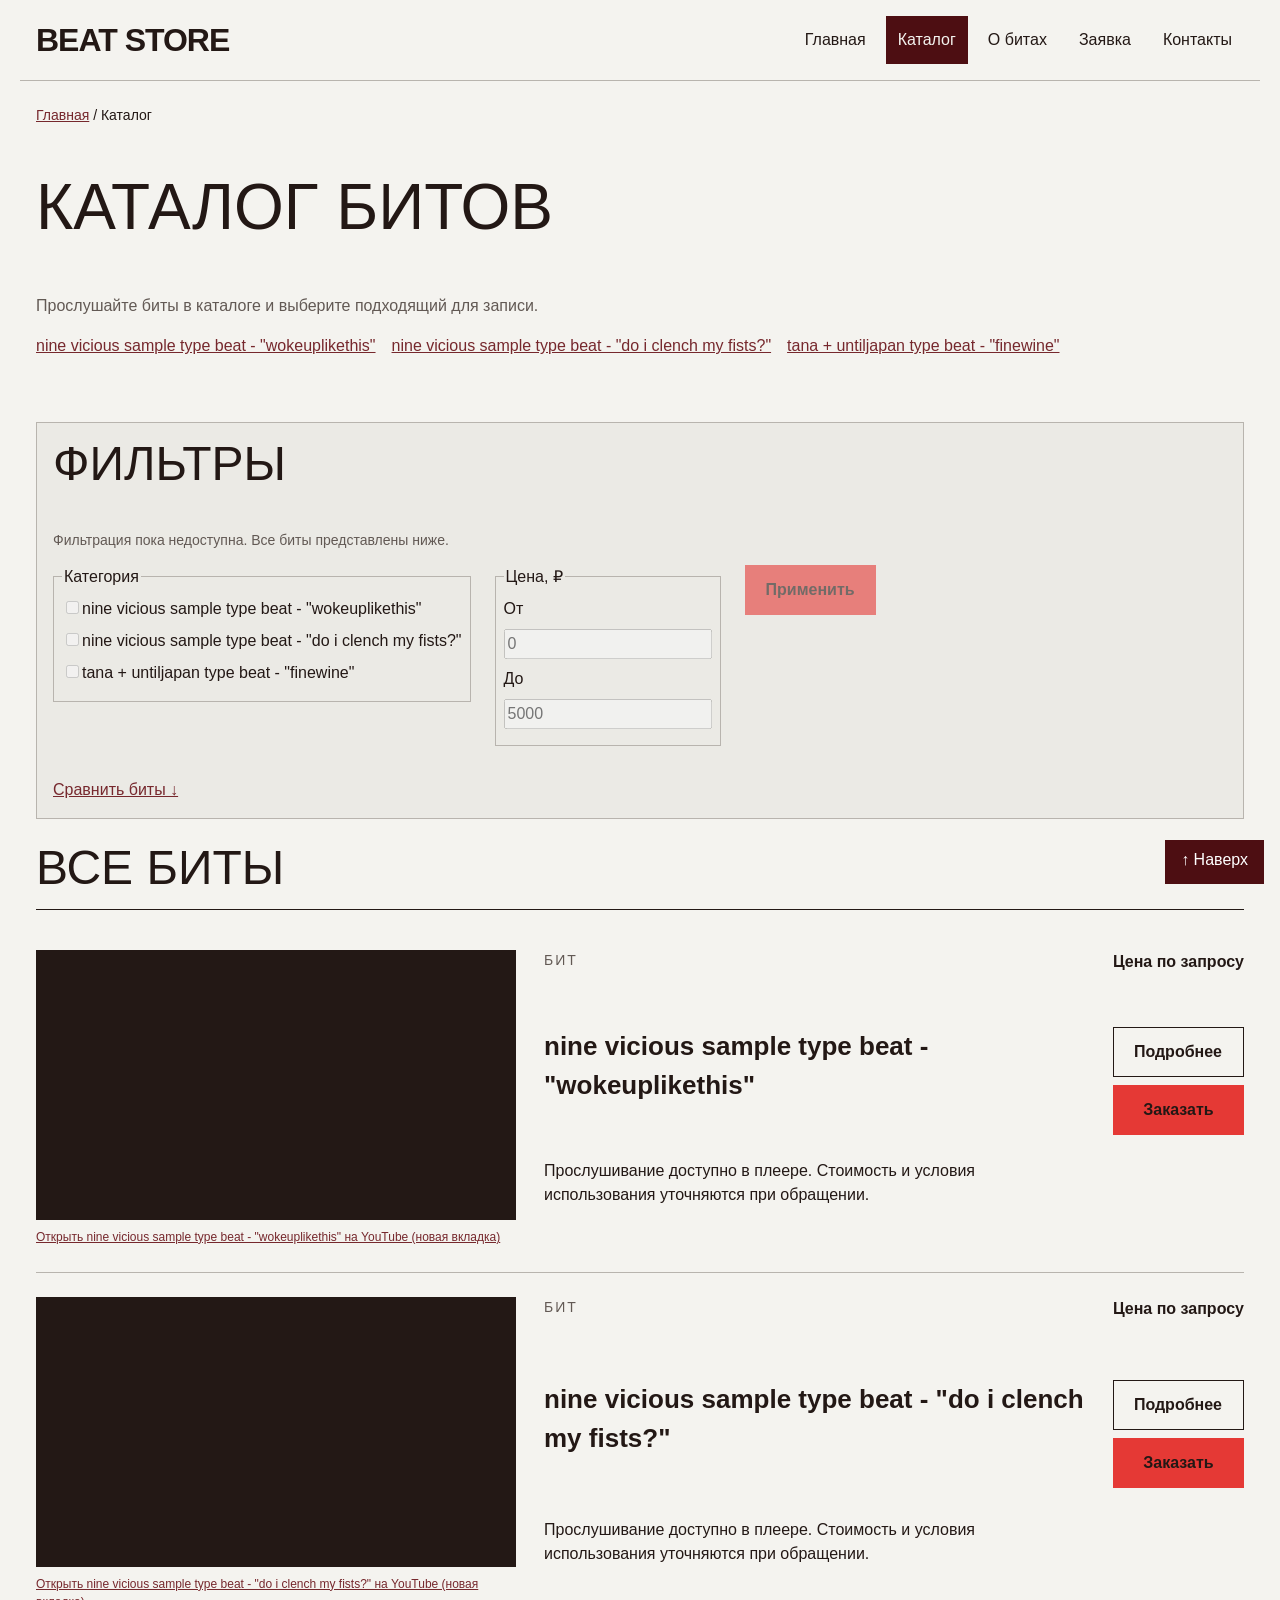
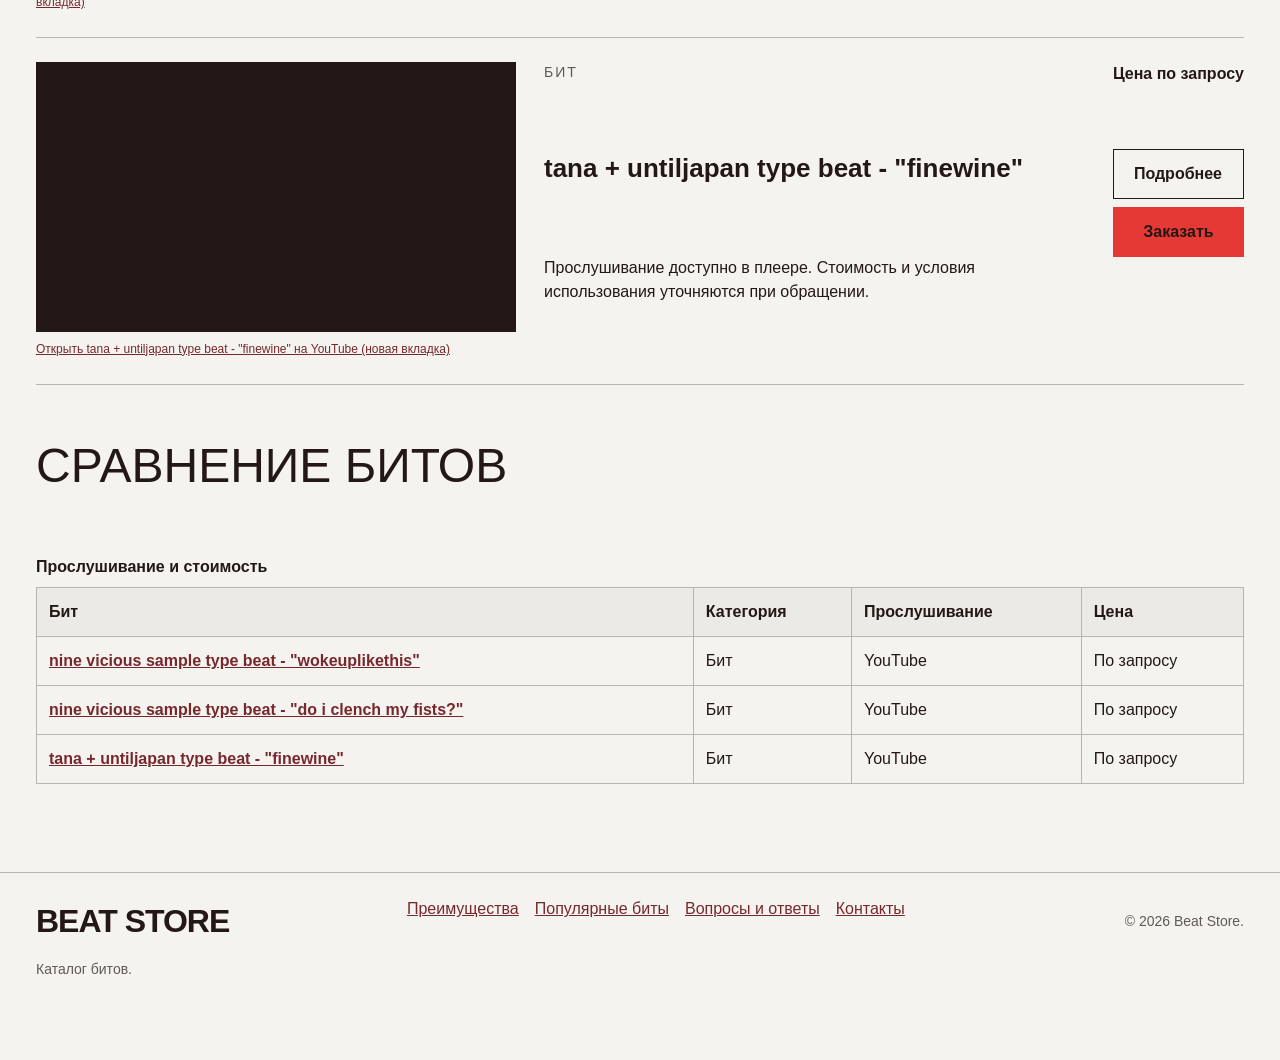
==== commit 93b5136a: "change site theme to beat store" ====
--- a/catalog.html
+++ b/catalog.html
@@ -1,33 +1,39 @@
-<!DOCTYPE html>
+<!doctype html>
 <html lang="ru">
   <head>
-    <meta charset="UTF-8">
-    <meta name="viewport" content="width=device-width, initial-scale=1.0">
+    <meta charset="UTF-8" />
+    <meta name="viewport" content="width=device-width, initial-scale=1.0" />
     <meta
       name="description"
-      content="Каталог Study Store: три категории техники, цены, карточки товаров и таблица сравнения."
-    >
-    <title>Каталог товаров — Study Store</title>
-    <link rel="icon" href="images/favicon.svg" type="image/svg+xml">
-    <link rel="stylesheet" href="css/style.css">
-    <link rel="stylesheet" href="css/responsive.css">
-    <script src="js/main.js" defer></script>
+      content="Beat Store: каталог битов, прослушивание и заявка на покупку."
+    />
+    <title>Каталог битов — Beat Store</title>
+    <link rel="icon" href="images/favicon.svg" type="image/svg+xml" />
+    <link rel="stylesheet" href="css/style.css?v=player-layout-2" />
+    <link rel="stylesheet" href="css/responsive.css" />
+    <link rel="stylesheet" href="css/beat-theme.css?v=player-layout-2" />
+    <script src="js/main.js?v=player-layout-2" defer></script>
   </head>
   <body>
     <a class="skip-link" href="#main-content">Перейти к содержимому</a>
     <header class="site-header" id="top">
       <div class="site-header__inner">
-        <a class="site-header__logo" href="index.html">Study Store</a>
+        <a class="site-header__logo" href="index.html">Beat Store</a>
         <nav class="site-nav" aria-label="Основная навигация">
           <ul class="site-nav__list">
             <li class="site-nav__item">
               <a class="site-nav__link" href="index.html">Главная</a>
             </li>
             <li class="site-nav__item">
-              <a class="site-nav__link site-nav__link--active" aria-current="page" href="catalog.html">Каталог</a>
+              <a
+                class="site-nav__link site-nav__link--active"
+                aria-current="page"
+                href="catalog.html"
+                >Каталог</a
+              >
             </li>
             <li class="site-nav__item">
-              <a class="site-nav__link" href="product.html">О товарах</a>
+              <a class="site-nav__link" href="product.html">О битах</a>
             </li>
             <li class="site-nav__item">
               <a class="site-nav__link" href="order.html">Заявка</a>
@@ -45,27 +51,60 @@
         <span class="breadcrumbs__current" aria-current="page">Каталог</span>
       </nav>
       <section class="section page-intro">
-        <h1 class="page-intro__title">Каталог товаров</h1>
-        <p class="section__description">Клавиатуры, наушники и настольные лампы. Описание и характеристики представлены в карточках товаров.</p>
-        <div class="category-nav" aria-label="Категории">
-          <a class="category-nav__link" href="product.html#keyboard">Клавиатуры</a>
-          <a class="category-nav__link" href="product.html#headphones">Наушники</a>
-          <a class="category-nav__link" href="product.html#lamp">Освещение</a>
-        </div>
+        <h1 class="page-intro__title">Каталог битов</h1>
+        <p class="section__description">
+          Прослушайте биты в каталоге и выберите подходящий для записи.
+        </p>
+        <nav class="category-nav" aria-label="Категории">
+          <a class="category-nav__link" href="product.html#beat-01"
+            >nine vicious sample type beat - "wokeuplikethis"</a
+          >
+          <a class="category-nav__link" href="product.html#beat-02"
+            >nine vicious sample type beat - "do i clench my fists?"</a
+          >
+          <a class="category-nav__link" href="product.html#beat-03"
+            >tana + untiljapan type beat - "finewine"</a
+          >
+        </nav>
       </section>
       <div class="catalog-layout">
         <aside class="catalog-filters" aria-labelledby="filters-title">
           <h2 class="catalog-filters__title" id="filters-title">Фильтры</h2>
-          <p class="catalog-filters__note" id="filter-note">Фильтрация пока недоступна. Все товары представлены ниже.</p>
-          <form class="filters-form" action="catalog.html" method="get" aria-describedby="filter-note">
+          <p class="catalog-filters__note" id="filter-note">
+            Фильтрация пока недоступна. Все биты представлены ниже.
+          </p>
+          <form
+            class="filters-form"
+            action="catalog.html"
+            method="get"
+            aria-describedby="filter-note"
+          >
             <fieldset class="filters-form__group" disabled>
               <legend class="filters-form__legend">Категория</legend>
               <label class="filters-form__label" for="category-keys">
-                <input id="category-keys" name="category" type="checkbox" value="keyboard"> Клавиатуры</label>
+                <input
+                  id="category-keys"
+                  name="category"
+                  type="checkbox"
+                  value="beat-01"
+                />nine vicious sample type beat - "wokeuplikethis"</label
+              >
               <label class="filters-form__label" for="category-sound">
-                <input id="category-sound" name="category" type="checkbox" value="headphones"> Наушники</label>
+                <input
+                  id="category-sound"
+                  name="category"
+                  type="checkbox"
+                  value="beat-02"
+                />nine vicious sample type beat - "do i clench my fists?"</label
+              >
               <label class="filters-form__label" for="category-light">
-                <input id="category-light" name="category" type="checkbox" value="lamp"> Освещение</label>
+                <input
+                  id="category-light"
+                  name="category"
+                  type="checkbox"
+                  value="beat-03"
+                />tana + untiljapan type beat - "finewine"</label
+              >
             </fieldset>
             <fieldset class="filters-form__group" disabled>
               <legend class="filters-form__legend">Цена, ₽</legend>
@@ -77,7 +116,7 @@
                 type="number"
                 min="0"
                 placeholder="0"
-              >
+              />
               <label class="filters-form__label" for="price-to">До</label>
               <input
                 class="filters-form__input"
@@ -86,160 +125,215 @@
                 type="number"
                 min="0"
                 placeholder="5000"
-              >
+              />
             </fieldset>
-            <button class="button button--primary" type="submit" disabled>Применить</button>
+            <button class="button button--primary" type="submit" disabled>
+              Применить
+            </button>
           </form>
-          <a class="catalog-filters__link" href="#comparison">Сравнить товары ↓</a>
+          <a class="catalog-filters__link" href="#comparison"
+            >Сравнить биты ↓</a
+          >
         </aside>
         <section class="catalog-products" aria-labelledby="products-title">
           <div class="section__heading">
-            <h2 class="section__title" id="products-title">Все товары</h2>
-            <span class="catalog-products__count">3 товара</span>
+            <h2 class="section__title" id="products-title">Все биты</h2>
+            <span class="catalog-products__count">3 бита</span>
           </div>
           <div class="products-grid products-grid--catalog">
             <article class="product-card product-card--featured">
-              <span class="product-card__badge">Хит</span>
-              <a
-                class="product-card__visual"
-                href="product.html#keyboard"
-                aria-label="Подробнее о Study Keys"
-              >
-                <img
-                  class="product-card__image"
-                  src="images/keyboard.jpeg"
-                  width="447"
-                  height="447"
-                  alt="Клавиатура Study Keys — фото"
+              <div class="beat-preview">
+                <iframe
+                  class="beat-player"
+                  src="https://www.youtube-nocookie.com/embed/kIURX1Ku31Y"
+                  title='Прослушать nine vicious sample type beat - "wokeuplikethis"'
                   loading="lazy"
-                  srcset="images/keyboard-240.jpeg 240w, images/keyboard.jpeg 447w"
-                  sizes="(min-width: 1280px) 230px, (max-width: 305px) calc(100vw - 66px), 240px"
-                >
-              </a>
-              <p class="product-card__category">Клавиатура</p>
+                  referrerpolicy="strict-origin-when-cross-origin"
+                  allow="encrypted-media; picture-in-picture; fullscreen"
+                  allowfullscreen
+                ></iframe>
+                <a
+                  href="https://www.youtube.com/watch?v=kIURX1Ku31Y"
+                  target="_blank"
+                  rel="noopener noreferrer"
+                  >Открыть nine vicious sample type beat - "wokeuplikethis" на
+                  YouTube (новая вкладка)</a
+                >
+              </div>
+              <p class="product-card__category">Бит</p>
               <h3 class="product-card__title">
-                <a href="product.html#keyboard">Study Keys</a>
+                <a href="product.html#beat-01"
+                  >nine vicious sample type beat - "wokeuplikethis"</a
+                >
               </h3>
-              <p class="product-card__description">Компактная клавиатура для конспектов, кода и ежедневной работы.</p>
-              <p class="product-card__price">3 490 ₽</p>
+              <p class="product-card__description">
+                Прослушивание доступно в плеере. Стоимость и условия
+                использования уточняются при обращении.
+              </p>
+              <p class="product-card__price">Цена по запросу</p>
               <div class="product-card__actions">
-                <a class="button button--secondary" href="product.html#keyboard">Подробнее</a>
+                <a class="button button--secondary" href="product.html#beat-01"
+                  >Подробнее</a
+                >
                 <button
                   class="button button--primary product-card__button"
                   type="button"
-                  data-order-product="keyboard"
-                >Заказать</button>
+                  data-order-product="beat-01"
+                >
+                  Заказать
+                </button>
               </div>
             </article>
             <article class="product-card product-card--new">
-              <span class="product-card__badge">Новинка</span>
-              <a
-                class="product-card__visual"
-                href="product.html#headphones"
-                aria-label="Подробнее о Focus Sound"
-              >
-                <img
-                  class="product-card__image"
-                  src="images/headphones.jpeg"
-                  width="447"
-                  height="447"
-                  alt="Наушники Focus Sound — фото"
+              <div class="beat-preview">
+                <iframe
+                  class="beat-player"
+                  src="https://www.youtube.com/embed/oRbOh9WSYxc"
+                  title='Прослушать nine vicious sample type beat - "do i clench my fists?"'
                   loading="lazy"
-                  srcset="images/headphones-240.jpeg 240w, images/headphones.jpeg 447w"
-                  sizes="(min-width: 1280px) 230px, (max-width: 305px) calc(100vw - 66px), 240px"
-                >
-              </a>
-              <p class="product-card__category">Наушники</p>
+                  referrerpolicy="strict-origin-when-cross-origin"
+                  allow="encrypted-media; picture-in-picture; fullscreen"
+                  allowfullscreen
+                ></iframe>
+                <a
+                  href="https://www.youtube.com/watch?v=oRbOh9WSYxc"
+                  target="_blank"
+                  rel="noopener noreferrer"
+                  >Открыть nine vicious sample type beat - "do i clench my
+                  fists?" на YouTube (новая вкладка)</a
+                >
+              </div>
+              <p class="product-card__category">Бит</p>
               <h3 class="product-card__title">
-                <a href="product.html#headphones">Focus Sound</a>
+                <a href="product.html#beat-02"
+                  >nine vicious sample type beat - "do i clench my fists?"</a
+                >
               </h3>
-              <p class="product-card__description">Полноразмерные наушники с микрофоном для занятий и созвонов.</p>
-              <p class="product-card__price">4 990 ₽</p>
+              <p class="product-card__description">
+                Прослушивание доступно в плеере. Стоимость и условия
+                использования уточняются при обращении.
+              </p>
+              <p class="product-card__price">Цена по запросу</p>
               <div class="product-card__actions">
-                <a class="button button--secondary" href="product.html#headphones">Подробнее</a>
+                <a class="button button--secondary" href="product.html#beat-02"
+                  >Подробнее</a
+                >
                 <button
                   class="button button--primary product-card__button"
                   type="button"
-                  data-order-product="headphones"
-                >Заказать</button>
+                  data-order-product="beat-02"
+                >
+                  Заказать
+                </button>
               </div>
             </article>
             <article class="product-card product-card--discount">
-              <span class="product-card__badge">Скидка</span>
-              <a class="product-card__visual" href="product.html#lamp" aria-label="Подробнее о Desk Light">
-                <img
-                  class="product-card__image"
-                  src="images/desk_lamp.jpeg"
-                  width="447"
-                  height="447"
-                  alt="Настольная лампа Desk Light — фото"
+              <div class="beat-preview">
+                <iframe
+                  class="beat-player"
+                  src="https://www.youtube-nocookie.com/embed/LorADAaQas0"
+                  title='Прослушать tana + untiljapan type beat - "finewine"'
                   loading="lazy"
-                  srcset="images/desk_lamp-240.jpeg 240w, images/desk_lamp.jpeg 447w"
-                  sizes="(min-width: 1280px) 230px, (max-width: 305px) calc(100vw - 66px), 240px"
-                >
-              </a>
-              <p class="product-card__category">Настольная лампа</p>
+                  referrerpolicy="strict-origin-when-cross-origin"
+                  allow="encrypted-media; picture-in-picture; fullscreen"
+                  allowfullscreen
+                ></iframe>
+                <a
+                  href="https://www.youtube.com/watch?v=LorADAaQas0"
+                  target="_blank"
+                  rel="noopener noreferrer"
+                  >Открыть tana + untiljapan type beat - "finewine" на YouTube
+                  (новая вкладка)</a
+                >
+              </div>
+              <p class="product-card__category">Бит</p>
               <h3 class="product-card__title">
-                <a href="product.html#lamp">Desk Light</a>
+                <a href="product.html#beat-03"
+                  >tana + untiljapan type beat - "finewine"</a
+                >
               </h3>
-              <p class="product-card__description">Мягкий свет и три режима яркости для чтения и работы за столом.</p>
-              <p class="product-card__price">2 490 ₽ <del class="product-card__old-price">2 990 ₽</del>
+              <p class="product-card__description">
+                Прослушивание доступно в плеере. Стоимость и условия
+                использования уточняются при обращении.
               </p>
+              <p class="product-card__price">Цена по запросу</p>
               <div class="product-card__actions">
-                <a class="button button--secondary" href="product.html#lamp">Подробнее</a>
+                <a class="button button--secondary" href="product.html#beat-03"
+                  >Подробнее</a
+                >
                 <button
                   class="button button--primary product-card__button"
                   type="button"
-                  data-order-product="lamp"
-                >Заказать</button>
+                  data-order-product="beat-03"
+                >
+                  Заказать
+                </button>
               </div>
             </article>
           </div>
         </section>
       </div>
-      <p class="success-message" id="success-message" role="status" tabindex="-1" hidden></p>
-      <section class="section" id="comparison" aria-labelledby="comparison-title">
-        <h2 class="section__title" id="comparison-title">Сравнение товаров</h2>
+      <p
+        class="success-message"
+        id="success-message"
+        role="status"
+        tabindex="-1"
+        hidden
+      ></p>
+      <section
+        class="section"
+        id="comparison"
+        aria-labelledby="comparison-title"
+      >
+        <h2 class="section__title" id="comparison-title">Сравнение битов</h2>
         <div
           class="table-wrapper"
           role="region"
-          aria-label="Назначение, подключение и стоимость"
+          aria-label="Прослушивание и стоимость"
           tabindex="0"
         >
           <table class="product-table">
-            <caption class="product-table__caption">Назначение, подключение и стоимость</caption>
+            <caption class="product-table__caption">
+              Прослушивание и стоимость
+            </caption>
             <thead>
               <tr>
-                <th class="product-table__cell" scope="col">Товар</th>
+                <th class="product-table__cell" scope="col">Бит</th>
                 <th class="product-table__cell" scope="col">Категория</th>
-                <th class="product-table__cell" scope="col">Подключение / питание</th>
+                <th class="product-table__cell" scope="col">Прослушивание</th>
                 <th class="product-table__cell" scope="col">Цена</th>
               </tr>
             </thead>
             <tbody>
               <tr>
                 <th class="product-table__cell" scope="row">
-                  <a href="product.html#keyboard">Study Keys</a>
+                  <a href="product.html#beat-01"
+                    >nine vicious sample type beat - "wokeuplikethis"</a
+                  >
                 </th>
-                <td class="product-table__cell">Клавиатура</td>
-                <td class="product-table__cell">USB-C, проводное</td>
-                <td class="product-table__cell">3 490 ₽</td>
+                <td class="product-table__cell">Бит</td>
+                <td class="product-table__cell">YouTube</td>
+                <td class="product-table__cell">По запросу</td>
               </tr>
               <tr>
                 <th class="product-table__cell" scope="row">
-                  <a href="product.html#headphones">Focus Sound</a>
+                  <a href="product.html#beat-02"
+                    >nine vicious sample type beat - "do i clench my fists?"</a
+                  >
                 </th>
-                <td class="product-table__cell">Наушники</td>
-                <td class="product-table__cell">Bluetooth / кабель 3,5 мм</td>
-                <td class="product-table__cell">4 990 ₽</td>
+                <td class="product-table__cell">Бит</td>
+                <td class="product-table__cell">YouTube</td>
+                <td class="product-table__cell">По запросу</td>
               </tr>
               <tr>
                 <th class="product-table__cell" scope="row">
-                  <a href="product.html#lamp">Desk Light</a>
+                  <a href="product.html#beat-03"
+                    >tana + untiljapan type beat - "finewine"</a
+                  >
                 </th>
-                <td class="product-table__cell">Настольная лампа</td>
-                <td class="product-table__cell">USB-C, 5 В</td>
-                <td class="product-table__cell">2 490 ₽</td>
+                <td class="product-table__cell">Бит</td>
+                <td class="product-table__cell">YouTube</td>
+                <td class="product-table__cell">По запросу</td>
               </tr>
             </tbody>
           </table>
@@ -249,33 +343,57 @@
     <footer class="site-footer" id="contacts">
       <div class="site-footer__inner">
         <div>
-          <a class="site-footer__logo" href="index.html">Study Store</a>
-          <p class="site-footer__note">Каталог техники для учёбы.</p>
+          <a class="site-footer__logo" href="index.html">Beat Store</a>
+          <p class="site-footer__note">Каталог битов.</p>
         </div>
         <nav class="site-footer__nav" aria-label="Разделы главной страницы">
           <a href="index.html#advantages">Преимущества</a>
-          <a href="index.html#popular">Популярные товары</a>
+          <a href="index.html#popular">Популярные биты</a>
           <a href="index.html#faq">Вопросы и ответы</a>
           <a href="contacts.html">Контакты</a>
         </nav>
-        <p class="site-footer__note">© 2026 Study Store.</p>
+        <p class="site-footer__note">© 2026 Beat Store.</p>
       </div>
     </footer>
-    <a class="back-to-top" href="#top" aria-label="Вернуться наверх">↑ Наверх</a>
-    <dialog class="order-dialog" id="order-dialog" aria-labelledby="order-dialog-title">
-      <h2 class="order-dialog__title" id="order-dialog-title">Оставить заявку</h2>
+    <a class="back-to-top" href="#top" aria-label="Вернуться наверх"
+      >↑ Наверх</a
+    >
+    <dialog
+      class="order-dialog"
+      id="order-dialog"
+      aria-labelledby="order-dialog-title"
+    >
+      <h2 class="order-dialog__title" id="order-dialog-title">
+        Оставить заявку
+      </h2>
       <form class="order-form" id="order-form" action="order.html" method="get">
-        <p class="order-form__note order-form__field--wide">Поля со звёздочкой * обязательны.</p>
+        <p class="order-form__note order-form__field--wide">
+          Поля со звёздочкой * обязательны.
+        </p>
         <noscript class="order-form__field--wide">
-          <p class="order-form__note">Для проверки формы без перезагрузки страницы включите JavaScript.</p>
+          <p class="order-form__note">
+            Для проверки формы без перезагрузки страницы включите JavaScript.
+          </p>
         </noscript>
         <div class="order-form__field order-form__field--wide">
-          <label class="order-form__label" for="selected-product">Товар *</label>
-          <select class="order-form__select" id="selected-product" name="product" required>
-            <option value="">Выберите товар</option>
-            <option value="keyboard">Study Keys — 3 490 ₽</option>
-            <option value="headphones">Focus Sound — 4 990 ₽</option>
-            <option value="lamp">Desk Light — 2 490 ₽</option>
+          <label class="order-form__label" for="selected-product">Бит *</label>
+          <select
+            class="order-form__select"
+            id="selected-product"
+            name="product"
+            required
+          >
+            <option value="">Выберите бит</option>
+            <option value="beat-01">
+              nine vicious sample type beat - "wokeuplikethis" — цена по запросу
+            </option>
+            <option value="beat-02">
+              nine vicious sample type beat - "do i clench my fists?" — цена по
+              запросу
+            </option>
+            <option value="beat-03">
+              tana + untiljapan type beat - "finewine" — цена по запросу
+            </option>
           </select>
         </div>
         <div class="order-form__field">
@@ -290,7 +408,7 @@
             autocomplete="given-name"
             placeholder="Например, Алексей"
             required
-          >
+          />
         </div>
         <div class="order-form__field">
           <label class="order-form__label" for="order-email">E-mail *</label>
@@ -302,7 +420,7 @@
             autocomplete="email"
             placeholder="name@example.com"
             required
-          >
+          />
         </div>
         <div class="order-form__field">
           <label class="order-form__label" for="order-phone">Телефон *</label>
@@ -317,23 +435,41 @@
             placeholder="+79000000000"
             aria-describedby="phone-hint"
             required
-          >
-          <small class="order-form__hint" id="phone-hint">+7 и 10 цифр, без пробелов: +79000000000.</small>
+          />
+          <small class="order-form__hint" id="phone-hint"
+            >+7 и 10 цифр, без пробелов: +79000000000.</small
+          >
         </div>
         <div class="order-form__field">
-          <label class="order-form__label" for="order-date">Удобная дата связи</label>
-          <input class="order-form__input" id="order-date" name="date" type="date">
+          <label class="order-form__label" for="order-date"
+            >Удобная дата связи</label
+          >
+          <input
+            class="order-form__input"
+            id="order-date"
+            name="date"
+            type="date"
+          />
         </div>
         <div class="order-form__field order-form__field--wide">
-          <label class="order-form__label" for="order-topic">Тема заявки *</label>
-          <select class="order-form__select" id="order-topic" name="topic" required>
-            <option value="product">Заказ товара</option>
+          <label class="order-form__label" for="order-topic"
+            >Тема заявки *</label
+          >
+          <select
+            class="order-form__select"
+            id="order-topic"
+            name="topic"
+            required
+          >
+            <option value="product">Заказ бита</option>
             <option value="consultation">Консультация</option>
-            <option value="delivery">Вопрос о доставке</option>
+            <option value="delivery">Условия лицензии</option>
           </select>
         </div>
         <div class="order-form__field order-form__field--wide">
-          <label class="order-form__label" for="order-comment">Комментарий</label>
+          <label class="order-form__label" for="order-comment"
+            >Комментарий</label
+          >
           <textarea
             class="order-form__textarea"
             id="order-comment"
@@ -344,12 +480,28 @@
           ></textarea>
         </div>
         <div class="order-form__consent order-form__field--wide">
-          <input class="order-form__checkbox" id="order-agreement" name="agreement" type="checkbox" required>
-          <label class="order-form__label" for="order-agreement">Согласен на обработку указанных данных *</label>
+          <input
+            class="order-form__checkbox"
+            id="order-agreement"
+            name="agreement"
+            type="checkbox"
+            required
+          />
+          <label class="order-form__label" for="order-agreement"
+            >Согласен на обработку указанных данных *</label
+          >
         </div>
         <div class="order-form__actions order-form__field--wide">
-          <button class="button button--primary" type="submit">Отправить заявку</button>
-          <button class="button button--secondary" id="close-order-dialog" type="button">Закрыть</button>
+          <button class="button button--primary" type="submit">
+            Отправить заявку
+          </button>
+          <button
+            class="button button--secondary"
+            id="close-order-dialog"
+            type="button"
+          >
+            Закрыть
+          </button>
         </div>
       </form>
     </dialog>
--- a/css/style.css
+++ b/css/style.css
@@ -18,9 +18,15 @@
 }
 
 /* Базовые стили. */
-*, *::before, *::after { box-sizing: border-box; }
+*,
+*::before,
+*::after {
+  box-sizing: border-box;
+}
 /* Плавные переходы по якорям, включая ссылку «Наверх». */
-html { scroll-behavior: smooth; }
+html {
+  scroll-behavior: smooth;
+}
 body {
   margin: 0;
   min-height: 100vh;
@@ -31,34 +37,79 @@
   color: var(--color-text);
   background-color: var(--color-bg);
 }
-img { display: block; max-width: 100%; height: auto; }
-a { color: var(--color-primary); }
-a:hover { color: var(--color-primary-dark); }
-input, select, textarea, button { font: inherit; }
-:focus-visible { outline: 2px solid var(--color-primary); outline-offset: 3px; }
-[hidden] { display: none; }
-.page-main, .site-header__inner, .site-footer__inner {
+img {
+  display: block;
+  max-width: 100%;
+  height: auto;
+}
+a {
+  color: var(--color-primary);
+}
+a:hover {
+  color: var(--color-primary-dark);
+}
+input,
+select,
+textarea,
+button {
+  font: inherit;
+}
+:focus-visible {
+  outline: 2px solid var(--color-primary);
+  outline-offset: 3px;
+}
+[hidden] {
+  display: none;
+}
+.page-main,
+.site-header__inner,
+.site-footer__inner {
   max-width: var(--container-width);
   margin: 0 auto;
   padding: var(--space-lg);
 }
 /* Основное содержимое заполняет свободную высоту окна до подвала. */
-.page-main { flex: 1; width: 100%; }
-h1 { font-size: 32px; }
-h2 { font-size: 24px; }
-h3 { font-size: 20px; }
-h1, h2, h3 { margin-top: 0; }
-.section { margin-bottom: var(--space-xl); }
+.page-main {
+  flex: 1;
+  width: 100%;
+}
+h1 {
+  font-size: 32px;
+}
+h2 {
+  font-size: 24px;
+}
+h3 {
+  font-size: 20px;
+}
+h1,
+h2,
+h3 {
+  margin-top: 0;
+}
+.section {
+  margin-bottom: var(--space-xl);
+}
 /* Outline выделяет блок при наведении и не меняет его размеры. */
-.section:hover, .product-detail:hover, .contact-card:hover, .callout:hover {
+.section:hover,
+.product-detail:hover,
+.contact-card:hover,
+.callout:hover {
   outline: 1px solid var(--color-primary);
   outline-offset: 6px;
 }
-.section__description { color: var(--color-muted); }
+.section__description {
+  color: var(--color-muted);
+}
 
 /* Шапка и меню. Flex располагает ссылки в один ряд. */
-.site-header, .site-footer { flex-shrink: 0; background-color: var(--color-surface); }
-.site-header__logo, .site-footer__logo {
+.site-header,
+.site-footer {
+  flex-shrink: 0;
+  background-color: var(--color-surface);
+}
+.site-header__logo,
+.site-footer__logo {
   font-weight: 700;
   color: var(--color-text);
   text-decoration: none;
@@ -77,16 +128,36 @@
   text-decoration: none;
   border-radius: var(--radius);
 }
-.site-nav__link:hover, .site-nav__link--active {
+.site-nav__link:hover,
+.site-nav__link--active {
   color: white;
   background-color: var(--color-primary);
 }
-.site-footer__nav { display: flex; flex-wrap: wrap; gap: var(--space-md); }
-.site-footer__note { color: var(--color-muted); font-size: 14px; }
-.site-footer__inner { padding-bottom: 72px; }
-.breadcrumbs { margin-bottom: var(--space-lg); font-size: 14px; }
-.breadcrumbs__current::before { content: ' / '; }
-.category-nav { display: flex; flex-wrap: wrap; gap: var(--space-md); margin-top: var(--space-md); }
+.site-footer__nav {
+  display: flex;
+  flex-wrap: wrap;
+  gap: var(--space-md);
+}
+.site-footer__note {
+  color: var(--color-muted);
+  font-size: 14px;
+}
+.site-footer__inner {
+  padding-bottom: 72px;
+}
+.breadcrumbs {
+  margin-bottom: var(--space-lg);
+  font-size: 14px;
+}
+.breadcrumbs__current::before {
+  content: " / ";
+}
+.category-nav {
+  display: flex;
+  flex-wrap: wrap;
+  gap: var(--space-md);
+  margin-top: var(--space-md);
+}
 
 /* Общие кнопки и состояния. */
 .button {
@@ -97,30 +168,79 @@
   text-decoration: none;
   cursor: pointer;
 }
-.button--primary { color: white; background-color: var(--color-primary); }
-.button--primary:hover { color: white; background-color: var(--color-primary-dark); }
-.button--secondary { color: var(--color-primary); background-color: white; }
-.button--secondary:hover { color: white; background-color: var(--color-primary); }
-.button:disabled { opacity: 0.6; cursor: not-allowed; }
-.hero__actions, .product-card__actions, .product-detail__actions, .order-form__actions {
+.button--primary {
+  color: white;
+  background-color: var(--color-primary);
+}
+.button--primary:hover {
+  color: white;
+  background-color: var(--color-primary-dark);
+}
+.button--secondary {
+  color: var(--color-primary);
+  background-color: white;
+}
+.button--secondary:hover {
+  color: white;
+  background-color: var(--color-primary);
+}
+.button:disabled {
+  opacity: 0.6;
+  cursor: not-allowed;
+}
+.hero__actions,
+.product-card__actions,
+.product-detail__actions,
+.order-form__actions {
   display: flex;
   flex-wrap: wrap;
   gap: var(--space-sm);
 }
 
 /* Главная: обычный вводный блок, преимущества и вопросы. */
-.hero { padding: var(--space-lg); margin-bottom: var(--space-xl); background-color: #eef5ff; }
-.benefits { display: grid; grid-template-columns: minmax(0, 1fr); gap: var(--space-md); }
-.benefit { padding: var(--space-md); border: 1px solid var(--color-border); }
-.section__heading { margin-bottom: var(--space-md); }
-.faq__item { margin-top: var(--space-sm); padding: var(--space-md); border: 1px solid var(--color-border); }
-.faq__question { font-weight: 700; cursor: pointer; }
-.faq__question:hover { color: var(--color-primary); }
-.faq__answer { margin-bottom: 0; }
-.callout { padding: var(--space-lg); background-color: var(--color-surface); }
+.hero {
+  padding: var(--space-lg);
+  margin-bottom: var(--space-xl);
+  background-color: #eef5ff;
+}
+.benefits {
+  display: grid;
+  grid-template-columns: minmax(0, 1fr);
+  gap: var(--space-md);
+}
+.benefit {
+  padding: var(--space-md);
+  border: 1px solid var(--color-border);
+}
+.section__heading {
+  margin-bottom: var(--space-md);
+}
+.faq__item {
+  margin-top: var(--space-sm);
+  padding: var(--space-md);
+  border: 1px solid var(--color-border);
+}
+.faq__question {
+  font-weight: 700;
+  cursor: pointer;
+}
+.faq__question:hover {
+  color: var(--color-primary);
+}
+.faq__answer {
+  margin-bottom: 0;
+}
+.callout {
+  padding: var(--space-lg);
+  background-color: var(--color-surface);
+}
 
 /* Grid задаёт сетку карточек. Flex внутри выравнивает кнопки. */
-.products-grid { display: grid; grid-template-columns: minmax(0, 1fr); gap: var(--space-md); }
+.products-grid {
+  display: grid;
+  grid-template-columns: minmax(0, 1fr);
+  gap: var(--space-md);
+}
 .product-card {
   position: relative;
   display: flex;
@@ -129,14 +249,38 @@
   border: 1px solid var(--color-border);
   border-radius: var(--radius);
 }
-.product-card:hover, .product-card--featured { border-color: var(--color-primary); }
-.product-card--discount { border-color: var(--color-danger); }
-.product-card__image { width: 100%; max-width: 240px; margin: 0 auto var(--space-md); }
-.product-card__category { margin: 0 0 var(--space-sm); color: var(--color-muted); font-size: 14px; }
-.product-card__title { margin-bottom: var(--space-sm); }
-.product-card__description { margin-top: 0; }
-.product-card__price { margin-top: auto; font-weight: 700; }
-.product-card__old-price { margin-left: var(--space-sm); color: var(--color-muted); font-weight: 400; }
+.product-card:hover,
+.product-card--featured {
+  border-color: var(--color-primary);
+}
+.product-card--discount {
+  border-color: var(--color-danger);
+}
+.product-card__image {
+  width: 100%;
+  max-width: 240px;
+  margin: 0 auto var(--space-md);
+}
+.product-card__category {
+  margin: 0 0 var(--space-sm);
+  color: var(--color-muted);
+  font-size: 14px;
+}
+.product-card__title {
+  margin-bottom: var(--space-sm);
+}
+.product-card__description {
+  margin-top: 0;
+}
+.product-card__price {
+  margin-top: auto;
+  font-weight: 700;
+}
+.product-card__old-price {
+  margin-left: var(--space-sm);
+  color: var(--color-muted);
+  font-weight: 400;
+}
 /* absolute размещает бейдж относительно карточки с position: relative. */
 .product-card__badge {
   position: absolute;
@@ -148,8 +292,12 @@
   border-radius: var(--radius);
   font-size: 12px;
 }
-.product-card--discount .product-card__badge { background-color: var(--color-danger); }
-.product-card--new .product-card__badge { background-color: var(--color-success); }
+.product-card--discount .product-card__badge {
+  background-color: var(--color-danger);
+}
+.product-card--new .product-card__badge {
+  background-color: var(--color-success);
+}
 
 /* Каталог: фильтр слева, товары справа. */
 .catalog-layout {
@@ -165,12 +313,30 @@
   border: 1px solid var(--color-border);
   background-color: var(--color-surface);
 }
-.catalog-filters__note { font-size: 14px; color: var(--color-muted); }
-.filters-form__group { margin: 0 0 var(--space-md); padding: var(--space-sm); border: 1px solid var(--color-border); }
-.filters-form__label { display: block; margin-bottom: var(--space-sm); }
-.filters-form__input { width: 100%; margin-bottom: var(--space-sm); }
-.catalog-filters__link { display: block; margin-top: var(--space-md); }
-.catalog-products__count { color: var(--color-muted); }
+.catalog-filters__note {
+  font-size: 14px;
+  color: var(--color-muted);
+}
+.filters-form__group {
+  margin: 0 0 var(--space-md);
+  padding: var(--space-sm);
+  border: 1px solid var(--color-border);
+}
+.filters-form__label {
+  display: block;
+  margin-bottom: var(--space-sm);
+}
+.filters-form__input {
+  width: 100%;
+  margin-bottom: var(--space-sm);
+}
+.catalog-filters__link {
+  display: block;
+  margin-top: var(--space-md);
+}
+.catalog-products__count {
+  color: var(--color-muted);
+}
 
 /* Подробное описание и таблицы. */
 /* Фото и описание — две колонки, таблица занимает обе колонки ниже. */
@@ -183,36 +349,101 @@
   padding: var(--space-lg);
   border: 1px solid var(--color-border);
 }
-.product-detail > .table-wrapper { grid-column: 1 / -1; }
-.product-detail .product-table { margin-top: 0; }
-.product-detail__image { width: 100%; max-width: 280px; margin-bottom: var(--space-md); }
-.product-detail__tag { color: var(--color-primary); }
-.product-detail__price { font-weight: 700; }
-.product-detail__availability { color: var(--color-success); }
-
-.product-table { width: 100%; margin-top: var(--space-lg); border-collapse: collapse; text-align: left; }
-.product-table__caption { margin-bottom: var(--space-sm); text-align: left; font-weight: 700; }
-.product-table__cell { padding: var(--space-sm); border: 1px solid var(--color-border); }
-.product-table thead { background-color: var(--color-surface); }
+.product-detail > .table-wrapper {
+  grid-column: 1 / -1;
+}
+.product-detail .product-table {
+  margin-top: 0;
+}
+.product-detail__image {
+  width: 100%;
+  max-width: 280px;
+  margin-bottom: var(--space-md);
+}
+.product-detail__tag {
+  color: var(--color-primary);
+}
+.product-detail__price {
+  font-weight: 700;
+}
+.product-detail__availability {
+  color: var(--color-success);
+}
+
+.product-table {
+  width: 100%;
+  margin-top: var(--space-lg);
+  border-collapse: collapse;
+  text-align: left;
+}
+.product-table__caption {
+  margin-bottom: var(--space-sm);
+  text-align: left;
+  font-weight: 700;
+}
+.product-table__cell {
+  padding: var(--space-sm);
+  border: 1px solid var(--color-border);
+}
+.product-table thead {
+  background-color: var(--color-surface);
+}
 
 /* Форма: поля друг под другом, подпись над полем. */
-.order-panel { max-width: 620px; }
-.order-help { margin-top: var(--space-lg); padding: var(--space-lg); background-color: var(--color-surface); }
-.order-form__field { margin-bottom: var(--space-md); }
-.order-form__label { display: block; margin-bottom: var(--space-sm); }
-.order-form__input, .order-form__select, .order-form__textarea {
+.order-panel {
+  max-width: 620px;
+}
+.order-help {
+  margin-top: var(--space-lg);
+  padding: var(--space-lg);
+  background-color: var(--color-surface);
+}
+.order-form__field {
+  margin-bottom: var(--space-md);
+}
+.order-form__label {
+  display: block;
+  margin-bottom: var(--space-sm);
+}
+.order-form__input,
+.order-form__select,
+.order-form__textarea {
   width: 100%;
   padding: 10px 12px;
   border: 1px solid var(--color-border);
   border-radius: var(--radius);
 }
-.order-form__input:hover, .order-form__select:hover, .order-form__textarea:hover { border-color: var(--color-primary); }
-.order-form__textarea { resize: vertical; }
-.order-form__hint, .order-form__note { color: var(--color-muted); font-size: 14px; }
-.order-form__hint { display: block; margin-top: var(--space-sm); }
-.order-form__consent { display: flex; align-items: start; gap: var(--space-sm); margin-bottom: var(--space-md); }
-.order-form__checkbox { flex-shrink: 0; margin-top: 5px; }
-.order-form [aria-invalid="true"] { outline: 1px solid var(--color-danger); border-color: var(--color-danger); }
+.order-form__input:hover,
+.order-form__select:hover,
+.order-form__textarea:hover {
+  border-color: var(--color-primary);
+}
+.order-form__textarea {
+  resize: vertical;
+}
+.order-form__hint,
+.order-form__note {
+  color: var(--color-muted);
+  font-size: 14px;
+}
+.order-form__hint {
+  display: block;
+  margin-top: var(--space-sm);
+}
+.order-form__consent {
+  display: flex;
+  align-items: start;
+  gap: var(--space-sm);
+  margin-bottom: var(--space-md);
+}
+.order-form__checkbox {
+  flex-shrink: 0;
+  margin-top: 5px;
+}
+.order-form [aria-invalid="true"] {
+  outline: 1px solid var(--color-danger);
+  border-color: var(--color-danger);
+}
 .order-dialog {
   width: 560px;
   max-width: calc(100% - 32px);
@@ -222,12 +453,28 @@
   border: none;
   border-radius: var(--radius);
 }
-.order-dialog::backdrop { background-color: rgba(0, 0, 0, 0.5); }
-.success-message { padding: var(--space-md); border-left: 4px solid var(--color-success); background-color: #eefaf0; }
-.contact-card { margin-bottom: var(--space-lg); }
-.contact-card__address { font-style: normal; }
-.contact-card__label { margin-bottom: 0; font-weight: 700; }
-.contact-card__link { display: block; margin-top: var(--space-md); }
+.order-dialog::backdrop {
+  background-color: rgba(0, 0, 0, 0.5);
+}
+.success-message {
+  padding: var(--space-md);
+  border-left: 4px solid var(--color-success);
+  background-color: #eefaf0;
+}
+.contact-card {
+  margin-bottom: var(--space-lg);
+}
+.contact-card__address {
+  font-style: normal;
+}
+.contact-card__label {
+  margin-bottom: 0;
+  font-weight: 700;
+}
+.contact-card__link {
+  display: block;
+  margin-top: var(--space-md);
+}
 
 /* Фиксированная ссылка и переход к содержимому с клавиатуры. */
 .back-to-top {
@@ -240,12 +487,63 @@
   background-color: var(--color-primary);
   text-decoration: none;
 }
-.back-to-top:hover { color: white; background-color: var(--color-primary-dark); }
-.skip-link { position: fixed; top: -100px; left: var(--space-md); z-index: 20; padding: var(--space-sm); background-color: white; }
-.skip-link:focus { top: var(--space-sm); }
-
+.back-to-top:hover {
+  color: white;
+  background-color: var(--color-primary-dark);
+}
+
+.skip-link {
+  position: absolute;
+  left: 16px;
+  top: -100px;
+  z-index: 1000;
+  padding: 8px 12px;
+  color: #ffffff;
+  background-color: #111111;
+  border-radius: 6px;
+  text-decoration: none;
+}
+
+.skip-link:focus,
+.skip-link:focus-visible {
+  top: 16px;
+}
 
 /* Если в системе отключены анимации, переходы по якорям мгновенные. */
 @media (prefers-reduced-motion: reduce) {
-  html { scroll-behavior: auto; }
-}
+  html {
+    scroll-behavior: auto;
+  }
+}
+
+/* Встроенный плеер сохраняет пропорции при изменении ширины. */
+.beat-preview {
+  width: 100%;
+  max-width: 640px;
+  min-width: 0;
+  overflow: hidden;
+  margin-bottom: 16px;
+}
+.beat-player {
+  display: block;
+  width: 100%;
+  aspect-ratio: 16 / 9;
+  min-height: 200px;
+  border: 0;
+}
+.beat-preview > a {
+  display: inline-block;
+  margin-top: 8px;
+  font-size: 14px;
+}
+.hero__record {
+  display: grid;
+  place-items: center;
+  width: 240px;
+  aspect-ratio: 1;
+  margin: auto;
+  border-radius: 50%;
+  background: #222;
+  color: white;
+  font-size: 100px;
+}
--- a/css/beat-theme.css
+++ b/css/beat-theme.css
@@ -0,0 +1,324 @@
+/* Палитра и оформление магазина битов. Подключается после адаптивных стилей. */
+:root {
+  --color-bg: #f4f3ef;
+  --color-surface: #ebeae5;
+  --color-primary: #76282d;
+  --color-primary-dark: #4d0e12;
+  --color-text: #231815;
+  --color-muted: #625954;
+  --color-border: #b8b4ae;
+  --color-danger: #a22329;
+  --color-success: #385642;
+  --color-accent: #e53935;
+  --color-blue: #b8c7d5;
+  --container-width: 1240px;
+  --radius: 0;
+}
+body {
+  font-family: Arial, sans-serif;
+}
+.site-header,
+.site-footer {
+  background: var(--color-bg);
+}
+.site-header__inner {
+  border-bottom: 1px solid var(--color-border);
+}
+.site-header__logo,
+.site-footer__logo {
+  font-family: Impact, "Arial Narrow", sans-serif;
+  font-size: 32px;
+  text-transform: uppercase;
+  letter-spacing: -1px;
+}
+.site-nav__link {
+  color: var(--color-text);
+}
+.site-nav__link--active,
+.site-nav__link:hover {
+  color: var(--color-bg);
+  background: var(--color-primary-dark);
+}
+h1,
+h2 {
+  font-family: Impact, "Arial Narrow", sans-serif;
+  text-transform: uppercase;
+  font-weight: 400;
+  line-height: 1.05;
+}
+h1 {
+  font-size: clamp(36px, 5vw, 64px);
+}
+h2 {
+  font-size: clamp(28px, 4vw, 48px);
+}
+.button {
+  border-radius: 0;
+  font-weight: 700;
+  padding: 12px 20px;
+}
+.button--primary {
+  color: #231815;
+  background: var(--color-accent);
+  border-color: var(--color-accent);
+}
+.button--primary:hover {
+  color: #fff;
+  background: #a92327;
+  border-color: #a92327;
+}
+.button--secondary {
+  color: var(--color-text);
+  background: transparent;
+  border-color: var(--color-text);
+}
+.button--secondary:hover {
+  background: var(--color-primary-dark);
+  color: #fff;
+}
+.section:hover,
+.product-detail:hover,
+.contact-card:hover,
+.callout:hover {
+  outline: none;
+}
+.hero {
+  background: transparent;
+  padding: 28px 0 44px;
+  margin-bottom: 28px;
+  gap: 48px;
+}
+.hero__content {
+  min-width: 0;
+  gap: 24px;
+}
+.hero__title {
+  font-size: clamp(48px, 7.4vw, 96px);
+  line-height: 1.02;
+  letter-spacing: -2px;
+}
+.hero__title span {
+  display: block;
+}
+.hero__description {
+  font-family: Georgia, serif;
+  font-size: clamp(19px, 2vw, 25px);
+}
+.hero__actions .button--secondary {
+  display: none;
+}
+.record-art {
+  position: relative;
+  width: 100%;
+  max-width: 520px;
+  aspect-ratio: 1;
+  margin: 0 auto 32px;
+}
+.record-art__disc {
+  width: 100%;
+  height: 100%;
+}
+.record-art__sleeve {
+  position: absolute;
+  inset: 0 50% 0 0;
+  background: var(--color-blue);
+  display: flex;
+  flex-direction: column;
+  justify-content: space-between;
+  padding: clamp(16px, 3vw, 28px);
+  border: 1px solid #9baebb;
+}
+.record-art__number {
+  font-family: Impact, "Arial Narrow", sans-serif;
+  font-size: clamp(40px, 6vw, 80px);
+  line-height: 1;
+  padding-top: 16px;
+  border-top: 1px solid;
+}
+.record-art__caption {
+  font-size: 11px;
+  letter-spacing: 1px;
+  line-height: 1.7;
+  border-top: 1px solid;
+  padding-top: 12px;
+}
+.record-art__toggle {
+  position: absolute;
+  top: calc(100% + 10px);
+  right: 0;
+  border: 0;
+  background: transparent;
+  color: var(--color-text);
+  text-decoration: underline;
+  cursor: pointer;
+  padding: 5px;
+  font-size: 13px;
+}
+.section {
+  margin-bottom: 40px;
+}
+.section__heading {
+  display: flex;
+  align-items: baseline;
+  justify-content: space-between;
+  gap: 20px;
+  border-bottom: 1px solid var(--color-text);
+  padding-bottom: 16px;
+}
+.section__heading h2 {
+  margin-bottom: 0;
+}
+.products-grid,
+.products-grid--catalog {
+  grid-template-columns: minmax(0, 1fr);
+  gap: 0;
+}
+.product-card {
+  border: 0;
+  border-bottom: 1px solid var(--color-border);
+  padding: 24px 0;
+  border-radius: 0;
+  gap: 12px;
+}
+.product-card:hover {
+  background: #e7ebed;
+  border-color: var(--color-border);
+}
+.product-card__title {
+  font-size: 26px;
+  margin: 0;
+}
+.product-card__title a {
+  color: var(--color-text);
+  text-decoration: none;
+}
+.product-card__category {
+  letter-spacing: 2px;
+  text-transform: uppercase;
+  margin: 0;
+}
+.product-card__price {
+  margin: 0;
+  white-space: nowrap;
+}
+.product-card__description {
+  margin: 0;
+  max-width: 480px;
+}
+.beat-preview {
+  margin: 0;
+}
+.beat-preview > a {
+  font-size: 12px;
+}
+.beat-player {
+  background: #231815;
+  min-height: 200px;
+}
+.product-detail {
+  grid-template-columns: minmax(0, 1fr);
+  border: 0;
+  border-bottom: 1px solid var(--color-border);
+  padding: 32px 0;
+}
+.benefit {
+  border: 0;
+  border-top: 1px solid var(--color-border);
+  padding: 20px 0;
+}
+.benefit__title {
+  font-size: 22px;
+}
+.faq__item {
+  background: transparent;
+  border: 0;
+  border-bottom: 1px solid var(--color-border);
+  padding: 20px 0;
+}
+.callout {
+  background: var(--color-blue);
+  padding: 28px;
+}
+.site-footer {
+  border-top: 1px solid var(--color-border);
+}
+.site-footer__inner {
+  display: grid;
+  gap: 24px;
+}
+.site-footer__note {
+  margin-bottom: 0;
+}
+.order-form__input,
+.order-form__select,
+.order-form__textarea {
+  background: #fff;
+  border-color: #8d8580;
+  border-radius: 0;
+}
+.order-dialog {
+  background: var(--color-bg);
+  border-radius: 0;
+}
+.back-to-top {
+  background: var(--color-primary-dark);
+}
+@media (min-width: 900px) {
+  .hero {
+    grid-template-columns: minmax(0, 1fr) minmax(0, 1fr);
+    column-gap: 64px;
+  }
+  .catalog-layout {
+    grid-template-columns: minmax(0, 1fr);
+  }
+  .catalog-filters {
+    position: static;
+  }
+  .filters-form {
+    display: flex;
+    flex-wrap: wrap;
+    gap: 24px;
+    align-items: start;
+  }
+  .product-detail {
+    grid-template-columns: minmax(0, 1fr) minmax(0, 1fr);
+    gap: 40px;
+  }
+  .site-footer__inner {
+    grid-template-columns: 1fr 2fr auto;
+    align-items: start;
+  }
+}
+@media (min-width: 1200px) {
+  .product-card {
+    display: grid;
+    grid-template-columns: minmax(0, 480px) minmax(0, 1fr) auto;
+    grid-template-areas: "preview category price" "preview title actions" "preview description actions";
+    column-gap: 28px;
+    align-items: start;
+  }
+  .product-card > .beat-preview {
+    grid-area: preview;
+  }
+  .product-card__category {
+    grid-area: category;
+  }
+  .product-card__title {
+    grid-area: title;
+  }
+  .product-card__description {
+    grid-area: description;
+  }
+  .product-card__price {
+    grid-area: price;
+  }
+  .product-card__actions {
+    grid-area: actions;
+    flex-direction: column;
+  }
+}
+@media (prefers-reduced-motion: reduce) {
+  .record-art__toggle {
+    display: none;
+  }
+}
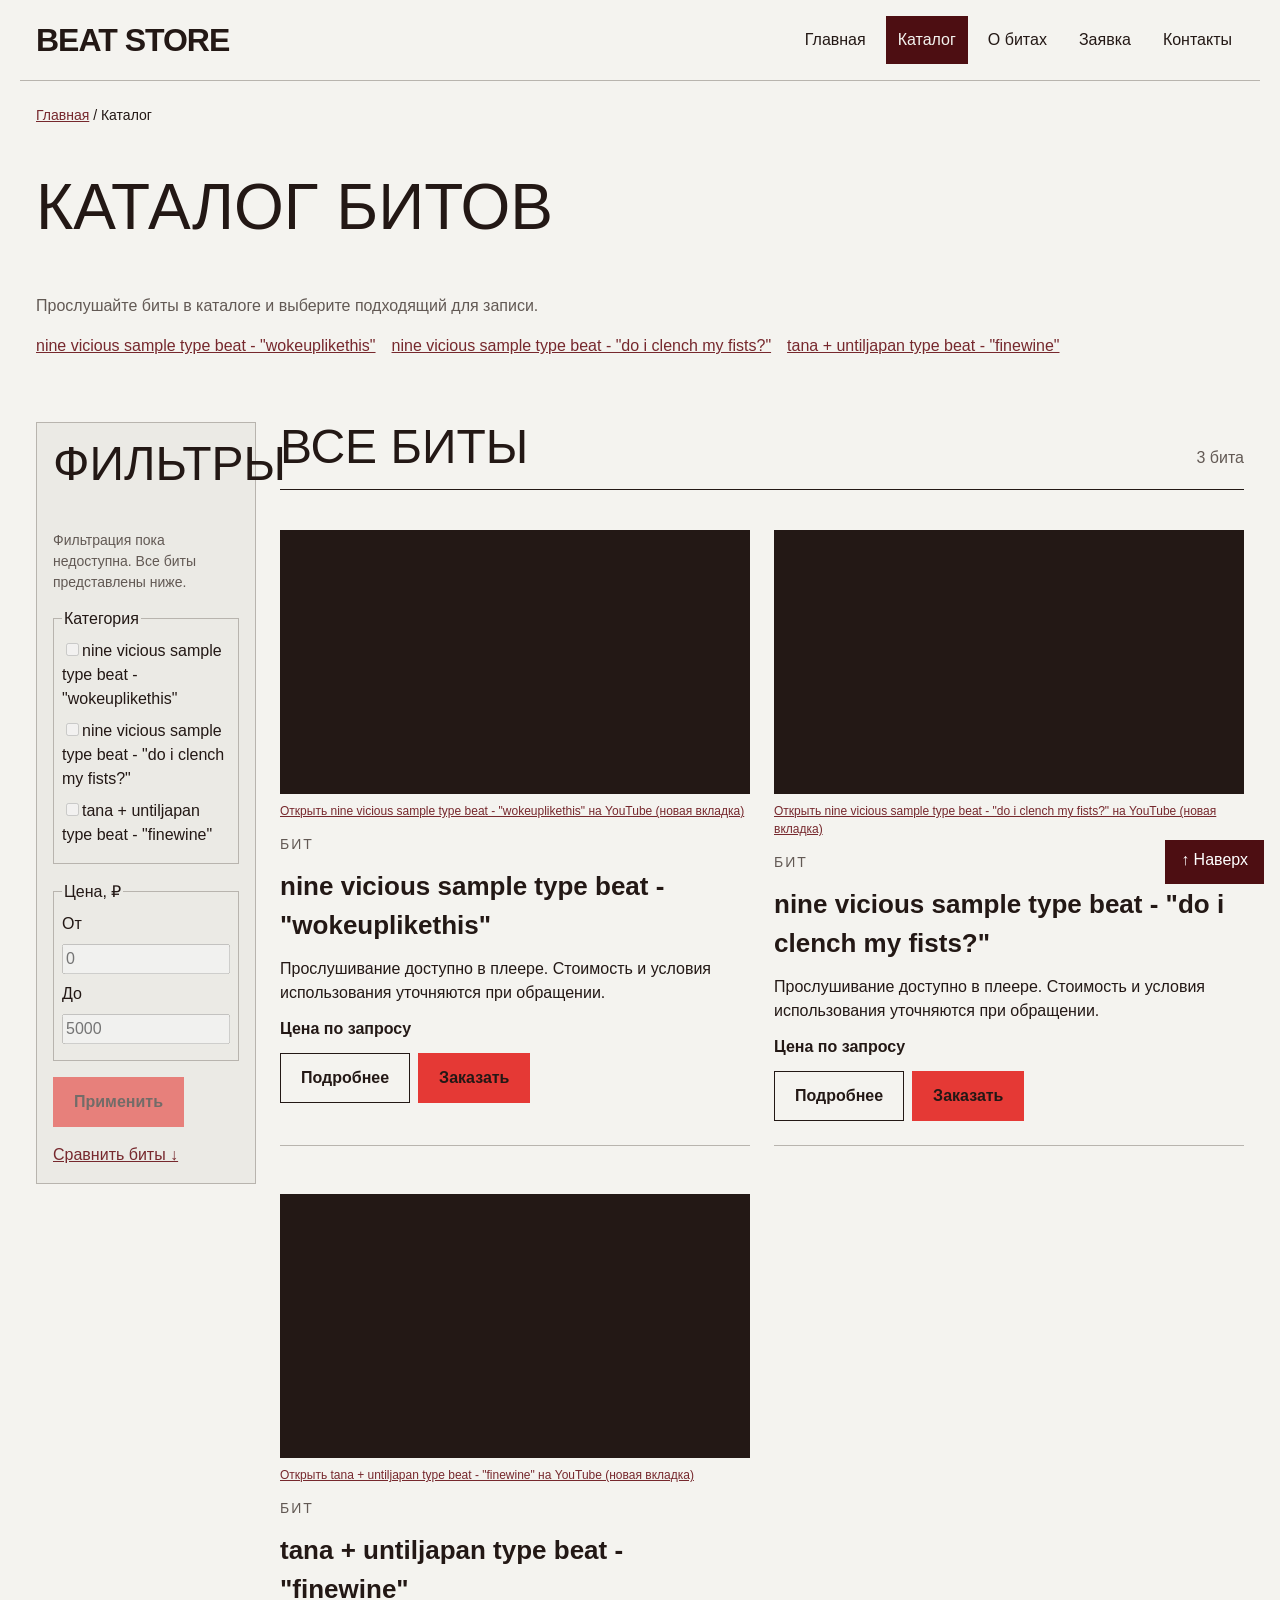
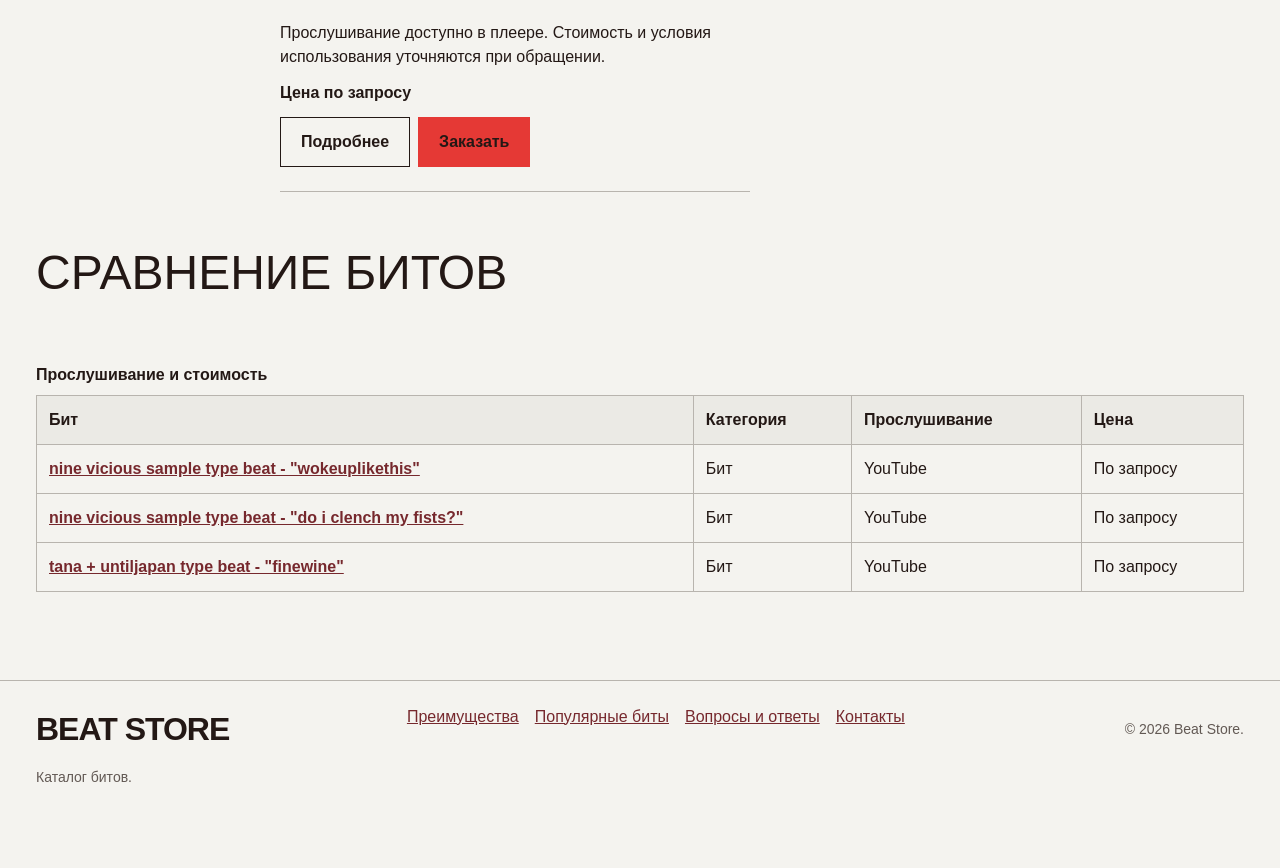
==== commit cf99bc5a: "finalize kr3" ====
--- a/catalog.html
+++ b/catalog.html
@@ -10,8 +10,8 @@
     <title>Каталог битов — Beat Store</title>
     <link rel="icon" href="images/favicon.svg" type="image/svg+xml" />
     <link rel="stylesheet" href="css/style.css?v=player-layout-2" />
-    <link rel="stylesheet" href="css/responsive.css" />
-    <link rel="stylesheet" href="css/beat-theme.css?v=player-layout-2" />
+    <link rel="stylesheet" href="css/responsive.css?v=responsive-grid-4" />
+    <link rel="stylesheet" href="css/beat-theme.css?v=responsive-grid-4" />
     <script src="js/main.js?v=player-layout-2" defer></script>
   </head>
   <body>
--- a/css/responsive.css
+++ b/css/responsive.css
@@ -230,9 +230,3 @@
     grid-template-columns: repeat(2, minmax(0, 1fr));
   }
 }
-
-@media (min-width: 1280px) {
-  .products-grid--catalog {
-    grid-template-columns: repeat(3, minmax(0, 1fr));
-  }
-}
--- a/css/beat-theme.css
+++ b/css/beat-theme.css
@@ -86,14 +86,15 @@
   background: transparent;
   padding: 28px 0 44px;
   margin-bottom: 28px;
-  gap: 48px;
+  gap: clamp(24px, 4vw, 56px);
 }
 .hero__content {
   min-width: 0;
   gap: 24px;
+  align-content: center;
 }
 .hero__title {
-  font-size: clamp(48px, 7.4vw, 96px);
+  font-size: clamp(42px, 7vw, 96px);
   line-height: 1.02;
   letter-spacing: -2px;
 }
@@ -110,13 +111,27 @@
 .record-art {
   position: relative;
   width: 100%;
-  max-width: 520px;
+  max-width: 560px;
   aspect-ratio: 1;
   margin: 0 auto 32px;
+}
+.record-art__turntable {
+  position: absolute;
+  inset: 0;
+  overflow: clip;
 }
 .record-art__disc {
   width: 100%;
   height: 100%;
+  animation: record-spin 8s linear infinite;
+  transform-origin: center;
+  clip-path: circle(50%);
+}
+.record-art.is-paused .record-art__disc {
+  animation-play-state: paused;
+}
+@keyframes record-spin {
+  to { transform: rotate(360deg); }
 }
 .record-art__sleeve {
   position: absolute;
@@ -170,8 +185,7 @@
 }
 .products-grid,
 .products-grid--catalog {
-  grid-template-columns: minmax(0, 1fr);
-  gap: 0;
+  gap: clamp(16px, 2vw, 24px);
 }
 .product-card {
   border: 0;
@@ -263,23 +277,13 @@
 .back-to-top {
   background: var(--color-primary-dark);
 }
-@media (min-width: 900px) {
+@media (min-width: 700px) {
   .hero {
     grid-template-columns: minmax(0, 1fr) minmax(0, 1fr);
-    column-gap: 64px;
+    align-items: center;
   }
-  .catalog-layout {
-    grid-template-columns: minmax(0, 1fr);
-  }
-  .catalog-filters {
-    position: static;
-  }
-  .filters-form {
-    display: flex;
-    flex-wrap: wrap;
-    gap: 24px;
-    align-items: start;
-  }
+}
+@media (min-width: 900px) {
   .product-detail {
     grid-template-columns: minmax(0, 1fr) minmax(0, 1fr);
     gap: 40px;
@@ -289,36 +293,8 @@
     align-items: start;
   }
 }
-@media (min-width: 1200px) {
-  .product-card {
-    display: grid;
-    grid-template-columns: minmax(0, 480px) minmax(0, 1fr) auto;
-    grid-template-areas: "preview category price" "preview title actions" "preview description actions";
-    column-gap: 28px;
-    align-items: start;
+@media (prefers-reduced-motion: reduce) {
+  .record-art:not(.is-playing) .record-art__disc {
+    animation: none;
   }
-  .product-card > .beat-preview {
-    grid-area: preview;
-  }
-  .product-card__category {
-    grid-area: category;
-  }
-  .product-card__title {
-    grid-area: title;
-  }
-  .product-card__description {
-    grid-area: description;
-  }
-  .product-card__price {
-    grid-area: price;
-  }
-  .product-card__actions {
-    grid-area: actions;
-    flex-direction: column;
-  }
-}
-@media (prefers-reduced-motion: reduce) {
-  .record-art__toggle {
-    display: none;
-  }
-}
+}
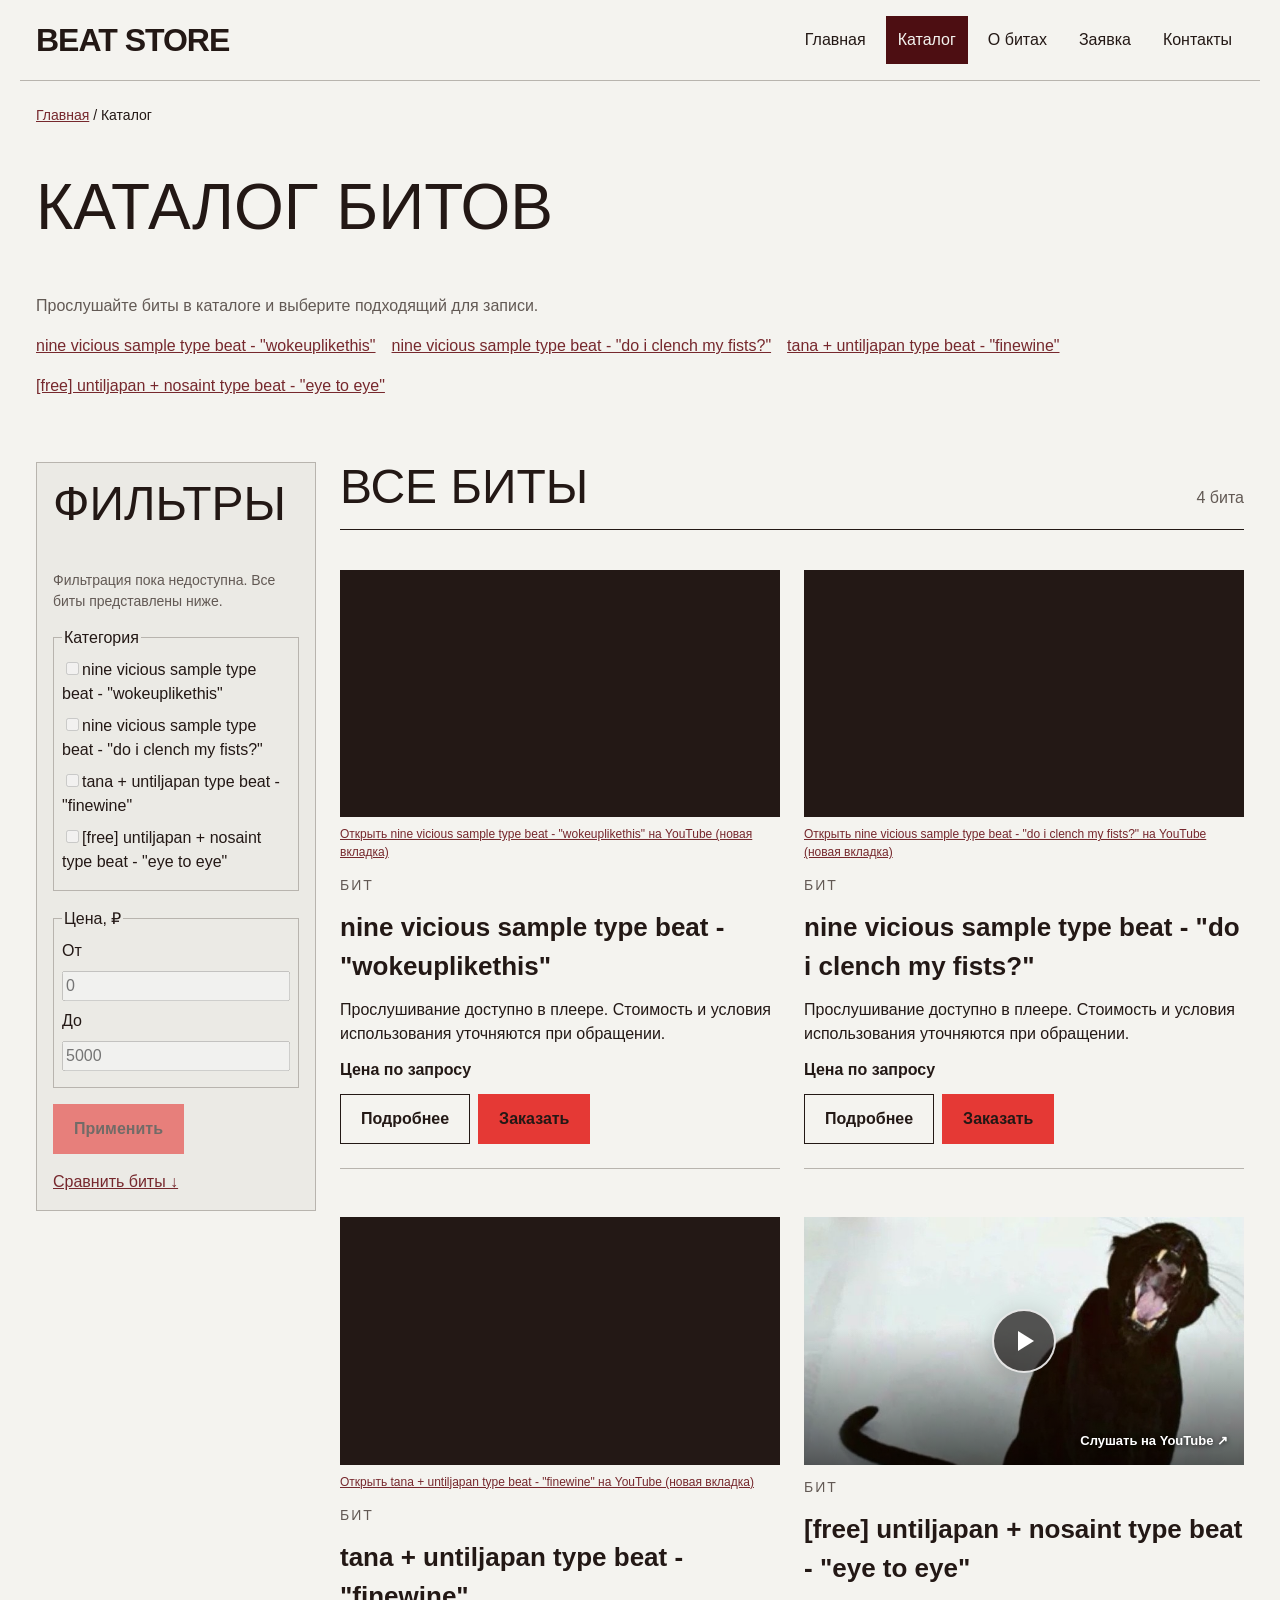
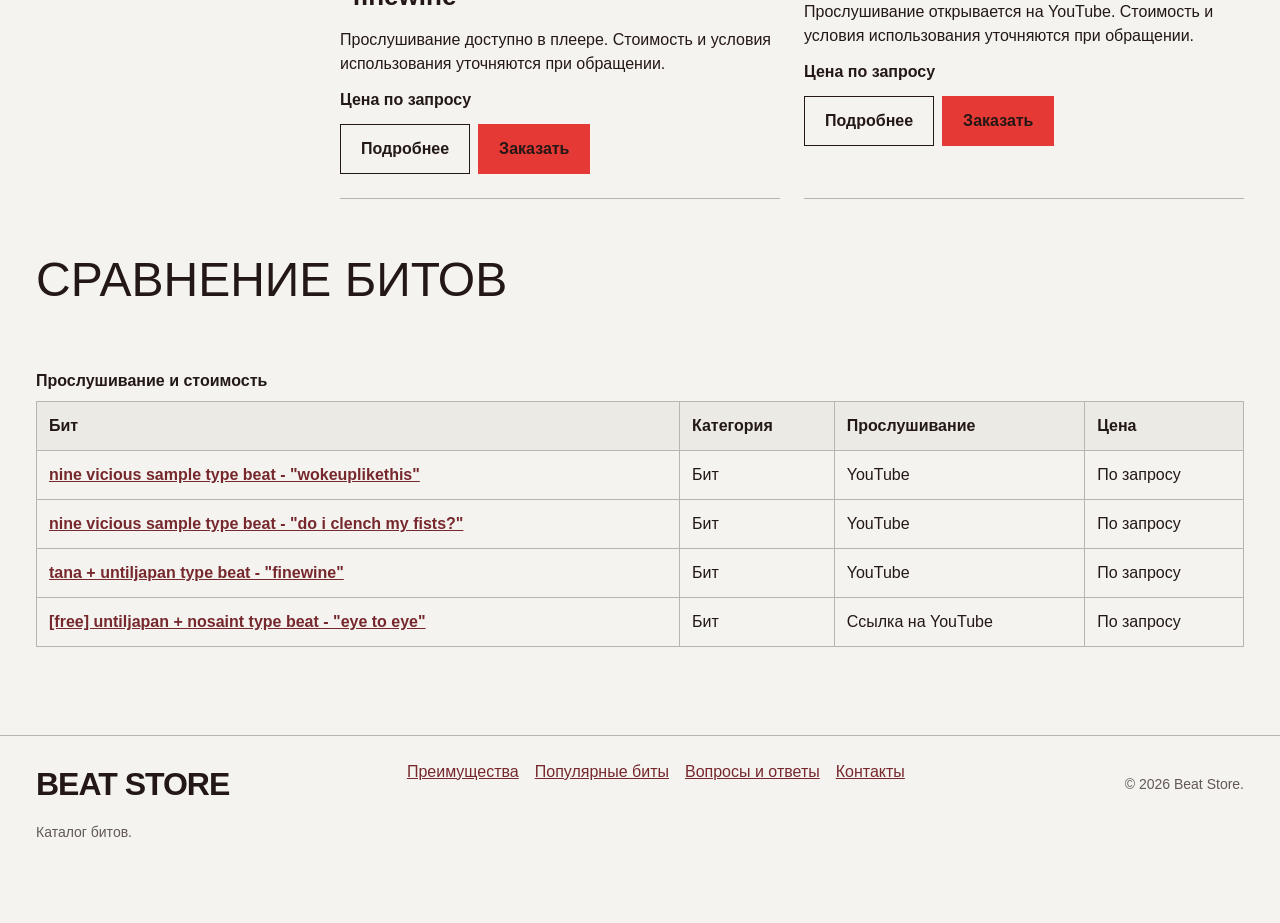
==== commit 3a15e44f: "add slider and new beat" ====
--- a/catalog.html
+++ b/catalog.html
@@ -10,9 +10,9 @@
     <title>Каталог битов — Beat Store</title>
     <link rel="icon" href="images/favicon.svg" type="image/svg+xml" />
     <link rel="stylesheet" href="css/style.css?v=player-layout-2" />
-    <link rel="stylesheet" href="css/responsive.css?v=responsive-grid-4" />
-    <link rel="stylesheet" href="css/beat-theme.css?v=responsive-grid-4" />
-    <script src="js/main.js?v=player-layout-2" defer></script>
+    <link rel="stylesheet" href="css/responsive.css?v=gallery-7" />
+    <link rel="stylesheet" href="css/beat-theme.css?v=beat-9" />
+    <script src="js/main.js?v=gallery-7" defer></script>
   </head>
   <body>
     <a class="skip-link" href="#main-content">Перейти к содержимому</a>
@@ -65,6 +65,9 @@
           <a class="category-nav__link" href="product.html#beat-03"
             >tana + untiljapan type beat - "finewine"</a
           >
+          <a class="category-nav__link" href="product.html#beat-04"
+            >[free] untiljapan + nosaint type beat - "eye to eye"</a
+          >
         </nav>
       </section>
       <div class="catalog-layout">
@@ -104,6 +107,14 @@
                   type="checkbox"
                   value="beat-03"
                 />tana + untiljapan type beat - "finewine"</label
+              >
+              <label class="filters-form__label" for="category-eye">
+                <input
+                  id="category-eye"
+                  name="category"
+                  type="checkbox"
+                  value="beat-04"
+                />[free] untiljapan + nosaint type beat - "eye to eye"</label
               >
             </fieldset>
             <fieldset class="filters-form__group" disabled>
@@ -138,7 +149,7 @@
         <section class="catalog-products" aria-labelledby="products-title">
           <div class="section__heading">
             <h2 class="section__title" id="products-title">Все биты</h2>
-            <span class="catalog-products__count">3 бита</span>
+            <span class="catalog-products__count">4 бита</span>
           </div>
           <div class="products-grid products-grid--catalog">
             <article class="product-card product-card--featured">
@@ -265,6 +276,50 @@
                   class="button button--primary product-card__button"
                   type="button"
                   data-order-product="beat-03"
+                >
+                  Заказать
+                </button>
+              </div>
+            </article>
+            <article class="product-card">
+              <div class="beat-preview">
+                <a
+                  class="beat-preview__external"
+                  href="https://www.youtube.com/watch?v=fJrh2Ttu4oI"
+                  target="_blank"
+                  rel="noopener noreferrer"
+                  aria-label='Смотреть [free] untiljapan + nosaint type beat - "eye to eye" на YouTube (новая вкладка)'
+                >
+                  <img
+                    src="images/eye-to-eye-thumb.jpg"
+                    width="1280"
+                    height="720"
+                    alt=""
+                    loading="lazy"
+                  />
+                  <span class="beat-preview__play" aria-hidden="true"></span>
+                  <span class="beat-preview__hint" aria-hidden="true">Слушать на YouTube ↗</span>
+                </a>
+              </div>
+              <p class="product-card__category">Бит</p>
+              <h3 class="product-card__title">
+                <a href="product.html#beat-04"
+                  >[free] untiljapan + nosaint type beat - "eye to eye"</a
+                >
+              </h3>
+              <p class="product-card__description">
+                Прослушивание открывается на YouTube. Стоимость и условия
+                использования уточняются при обращении.
+              </p>
+              <p class="product-card__price">Цена по запросу</p>
+              <div class="product-card__actions">
+                <a class="button button--secondary" href="product.html#beat-04"
+                  >Подробнее</a
+                >
+                <button
+                  class="button button--primary product-card__button"
+                  type="button"
+                  data-order-product="beat-04"
                 >
                   Заказать
                 </button>
@@ -335,6 +390,16 @@
                 <td class="product-table__cell">YouTube</td>
                 <td class="product-table__cell">По запросу</td>
               </tr>
+              <tr>
+                <th class="product-table__cell" scope="row">
+                  <a href="product.html#beat-04"
+                    >[free] untiljapan + nosaint type beat - "eye to eye"</a
+                  >
+                </th>
+                <td class="product-table__cell">Бит</td>
+                <td class="product-table__cell">Ссылка на YouTube</td>
+                <td class="product-table__cell">По запросу</td>
+              </tr>
             </tbody>
           </table>
         </div>
@@ -394,6 +459,9 @@
             <option value="beat-03">
               tana + untiljapan type beat - "finewine" — цена по запросу
             </option>
+            <option value="beat-04">
+              [free] untiljapan + nosaint type beat - "eye to eye" — цена по запросу
+            </option>
           </select>
         </div>
         <div class="order-form__field">
--- a/css/responsive.css
+++ b/css/responsive.css
@@ -129,14 +129,6 @@
 .product-table th,
 .product-table td {
   padding: 12px;
-}
-
-/* На телефоне ссылка идёт после футера и не перекрывает поля формы. */
-.back-to-top {
-  position: static;
-  align-self: flex-end;
-  margin: 16px;
-  min-height: 44px;
 }
 
 .site-footer__inner {
@@ -192,13 +184,6 @@
     padding: 24px;
   }
 
-  .back-to-top {
-    position: fixed;
-    right: 16px;
-    bottom: 16px;
-    margin: 0;
-  }
-
   .site-footer__inner {
     padding-bottom: 80px;
   }
@@ -217,7 +202,7 @@
   }
 
   .catalog-layout {
-    grid-template-columns: 220px minmax(0, 1fr);
+    grid-template-columns: 280px minmax(0, 1fr);
   }
 
   .catalog-filters {
--- a/css/beat-theme.css
+++ b/css/beat-theme.css
@@ -169,6 +169,85 @@
   padding: 5px;
   font-size: 13px;
 }
+.photo-gallery {
+  position: relative;
+  left: 50%;
+  width: min(calc(100vw - 32px), 1600px);
+  max-width: none;
+  margin: 0 0 64px;
+  transform: translateX(-50%);
+}
+.photo-gallery__track {
+  display: flex;
+  width: 100%;
+  margin: 0;
+  padding: 0;
+  list-style: none;
+  overflow-x: auto;
+  overflow-y: hidden;
+  scroll-snap-type: x mandatory;
+  scroll-behavior: smooth;
+  overscroll-behavior-x: contain;
+  scrollbar-width: none;
+  -webkit-overflow-scrolling: touch;
+}
+.photo-gallery__track::-webkit-scrollbar {
+  display: none;
+}
+.photo-gallery__slide {
+  flex: 0 0 100%;
+  min-width: 0;
+  height: clamp(280px, 48vw, 620px);
+  scroll-snap-align: start;
+}
+.photo-gallery__slide img {
+  display: block;
+  width: 100%;
+  height: 100%;
+  object-fit: cover;
+}
+.photo-gallery__controls {
+  display: flex;
+  align-items: center;
+  justify-content: space-between;
+  gap: 16px;
+  min-height: 60px;
+}
+.photo-gallery__controls[hidden] {
+  display: none;
+}
+.photo-gallery__counter {
+  min-width: 74px;
+  font-family: Impact, "Arial Narrow", sans-serif;
+  font-size: 24px;
+}
+.photo-gallery__dots,
+.photo-gallery__arrows {
+  display: flex;
+  align-items: center;
+  gap: 8px;
+}
+.photo-gallery__dots button {
+  width: 28px;
+  height: 28px;
+  padding: 9px;
+  border: 0;
+  border-radius: 50%;
+  background: var(--color-border);
+  background-clip: content-box;
+  cursor: pointer;
+}
+.photo-gallery__dots button[aria-current="true"] {
+  background-color: var(--color-primary-dark);
+}
+.photo-gallery__arrows button {
+  width: 44px;
+  height: 44px;
+  border: 1px solid var(--color-text);
+  background: transparent;
+  color: var(--color-text);
+  cursor: pointer;
+}
 .section {
   margin-bottom: 40px;
 }
@@ -219,11 +298,93 @@
   margin: 0;
   max-width: 480px;
 }
+.catalog-filters,
+.filters-form__group {
+  min-width: 0;
+}
+.filters-form__label,
+.catalog-filters__note {
+  overflow-wrap: anywhere;
+}
+.filters-form__input {
+  max-width: 100%;
+}
 .beat-preview {
   margin: 0;
 }
 .beat-preview > a {
   font-size: 12px;
+}
+.beat-preview > .beat-preview__external {
+  position: relative;
+  display: grid;
+  place-items: center;
+  width: 100%;
+  aspect-ratio: 16 / 9;
+  margin: 0;
+  overflow: hidden;
+  background: #dcdedc;
+  color: #fff;
+  text-decoration: none;
+}
+.beat-preview__external::after {
+  position: absolute;
+  inset: 45% 0 0;
+  background: linear-gradient(transparent, rgb(0 0 0 / 62%));
+  content: "";
+}
+.beat-preview__external img {
+  position: absolute;
+  inset: 0;
+  width: 100%;
+  height: 100%;
+  object-fit: cover;
+  transform: scale(1.78);
+  transform-origin: center top;
+  transition: transform .3s ease;
+}
+.beat-preview__external:hover img,
+.beat-preview__external:focus-visible img {
+  transform: scale(1.84);
+}
+.beat-preview__play {
+  position: relative;
+  z-index: 1;
+  display: grid;
+  place-items: center;
+  width: 64px;
+  height: 64px;
+  border: 2px solid rgb(255 255 255 / 85%);
+  border-radius: 50%;
+  background: rgb(27 23 22 / 72%);
+  box-shadow: 0 4px 24px rgb(0 0 0 / 18%);
+  transition: background .2s ease, transform .2s ease;
+}
+.beat-preview__play::before {
+  width: 0;
+  height: 0;
+  margin-left: 4px;
+  border-top: 10px solid transparent;
+  border-bottom: 10px solid transparent;
+  border-left: 16px solid #fff;
+  content: "";
+}
+.beat-preview__external:hover .beat-preview__play,
+.beat-preview__external:focus-visible .beat-preview__play {
+  background: var(--color-primary-dark);
+  transform: scale(1.08);
+}
+.beat-preview__hint {
+  position: absolute;
+  z-index: 1;
+  right: 16px;
+  bottom: 14px;
+  left: 16px;
+  color: #fff;
+  font-size: 13px;
+  font-weight: 600;
+  text-align: right;
+  text-shadow: 0 1px 5px rgb(0 0 0 / 75%);
 }
 .beat-player {
   background: #231815;
@@ -275,7 +436,33 @@
   border-radius: 0;
 }
 .back-to-top {
+  position: fixed;
+  right: 16px;
+  bottom: calc(16px + env(safe-area-inset-bottom));
+  z-index: 110;
+  display: grid;
+  place-items: center;
+  width: 48px;
+  height: 48px;
+  min-height: 48px;
+  margin: 0;
+  padding: 0;
+  border-radius: 50%;
   background: var(--color-primary-dark);
+  box-shadow: 0 2px 12px rgb(0 0 0 / 20%);
+  font-size: 0;
+  transition: opacity .2s ease, transform .2s ease, visibility .2s ease;
+}
+.back-to-top::before {
+  content: "↑";
+  font-size: 24px;
+  line-height: 1;
+}
+.back-to-top.is-hidden {
+  opacity: 0;
+  visibility: hidden;
+  pointer-events: none;
+  transform: translateY(12px);
 }
 @media (min-width: 700px) {
   .hero {
@@ -297,4 +484,10 @@
   .record-art:not(.is-playing) .record-art__disc {
     animation: none;
   }
-}
+  .photo-gallery__track {
+    scroll-behavior: auto;
+  }
+  .back-to-top {
+    transition: none;
+  }
+}
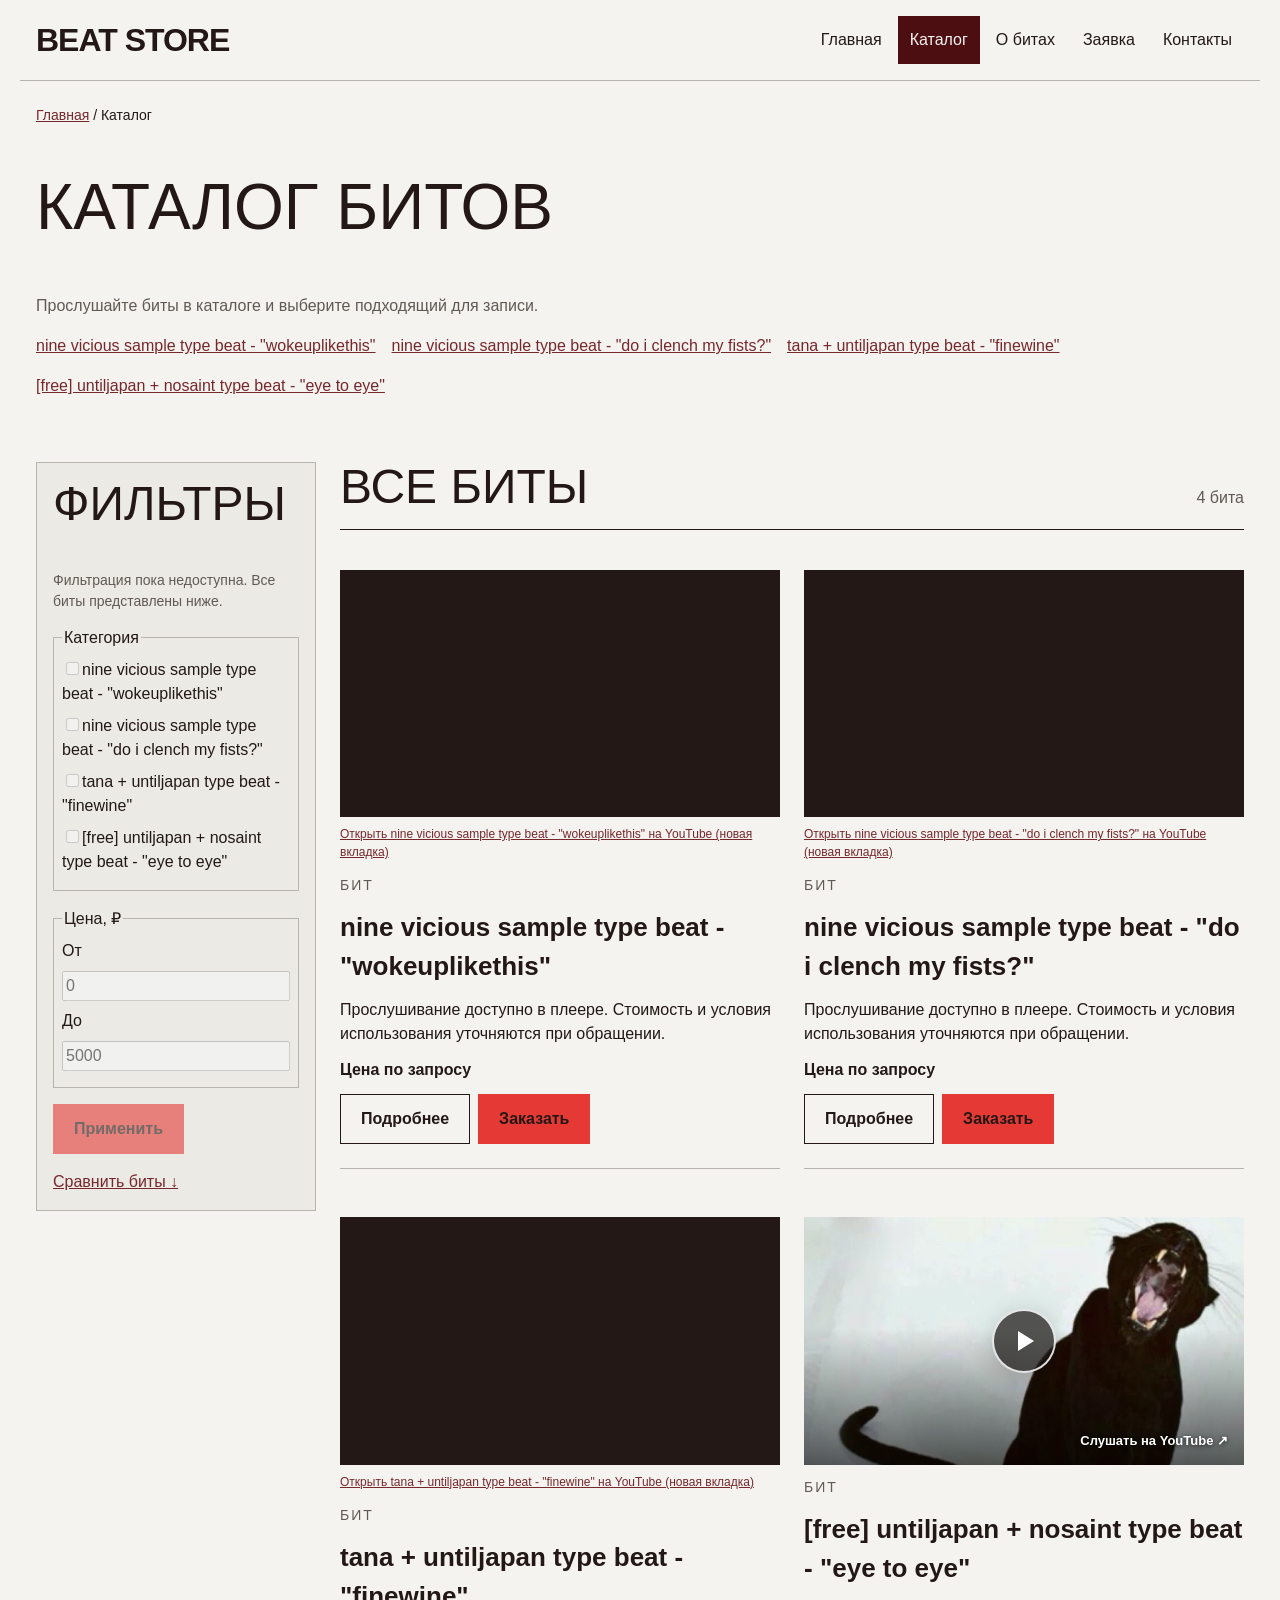
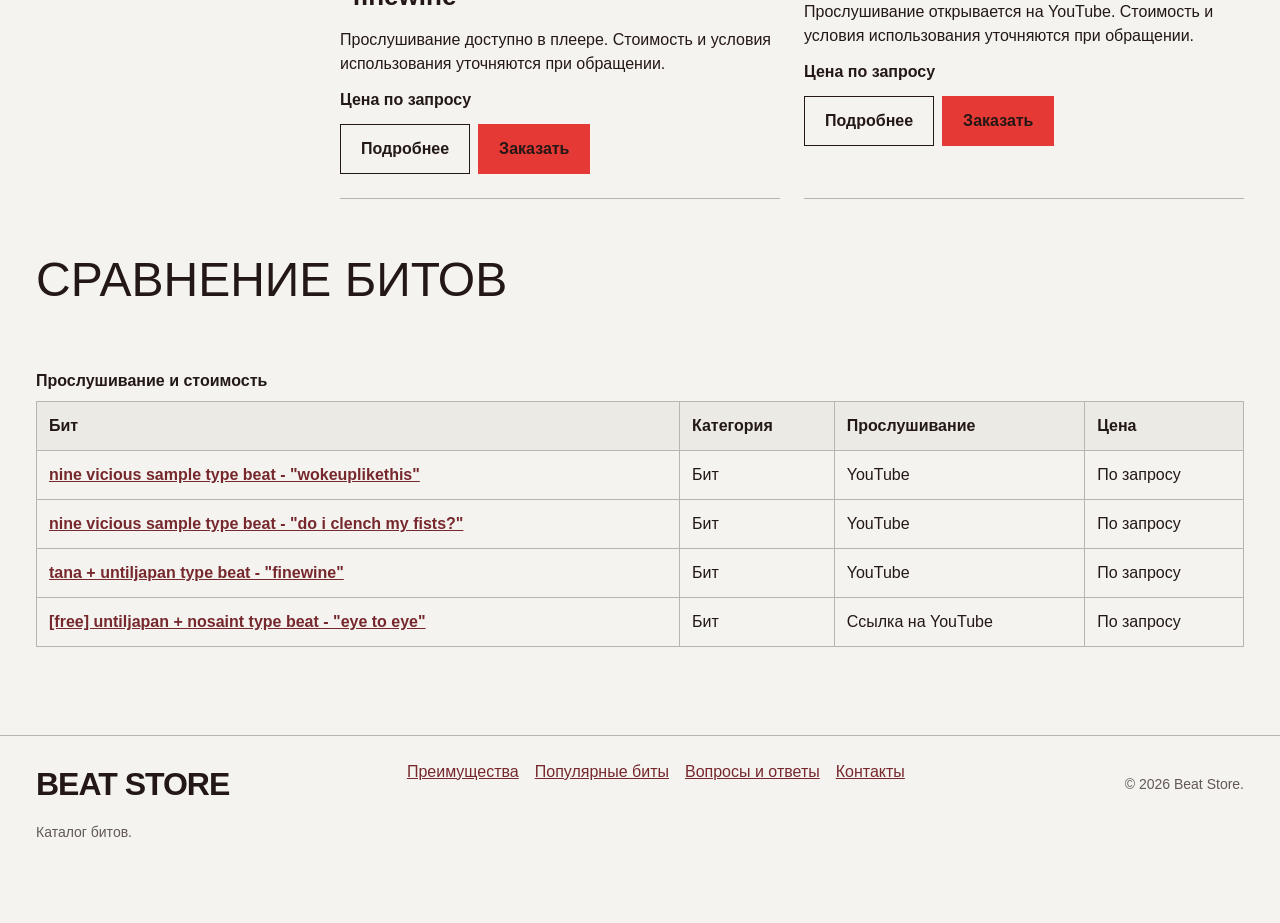
==== commit 66f27416: "fix: improve mobile layout and gallery controls" ====
--- a/catalog.html
+++ b/catalog.html
@@ -10,13 +10,13 @@
     <title>Каталог битов — Beat Store</title>
     <link rel="icon" href="images/favicon.svg" type="image/svg+xml" />
     <link rel="stylesheet" href="css/style.css?v=player-layout-2" />
-    <link rel="stylesheet" href="css/responsive.css?v=gallery-7" />
-    <link rel="stylesheet" href="css/beat-theme.css?v=beat-9" />
+    <link rel="stylesheet" href="css/responsive.css?v=responsive-8" />
+    <link rel="stylesheet" href="css/beat-theme.css?v=beat-11" />
     <script src="js/main.js?v=gallery-7" defer></script>
   </head>
-  <body>
+  <body id="top">
     <a class="skip-link" href="#main-content">Перейти к содержимому</a>
-    <header class="site-header" id="top">
+    <header class="site-header">
       <div class="site-header__inner">
         <a class="site-header__logo" href="index.html">Beat Store</a>
         <nav class="site-nav" aria-label="Основная навигация">
--- a/css/responsive.css
+++ b/css/responsive.css
@@ -17,7 +17,10 @@
 }
 
 .site-nav__list {
-  flex-direction: column;
+  display: grid;
+  grid-template-columns: repeat(3, minmax(0, 1fr));
+  gap: 4px;
+  margin-top: 12px;
 }
 
 .site-nav__link,
@@ -26,6 +29,13 @@
   padding: 10px 16px;
 }
 
+.site-nav__link {
+  display: grid;
+  place-items: center;
+  padding-inline: 4px;
+  text-align: center;
+}
+
 .hero {
   display: grid;
   grid-template-columns: minmax(0, 1fr);
@@ -133,6 +143,12 @@
 
 .site-footer__inner {
   padding-bottom: 24px;
+}
+
+@media (min-width: 480px) {
+  .site-nav__list {
+    grid-template-columns: repeat(5, minmax(0, 1fr));
+  }
 }
 
 @media (min-width: 640px) {
@@ -162,6 +178,7 @@
   }
 
   .site-nav__list {
+    display: flex;
     flex-direction: row;
     align-items: center;
     margin: 0;
--- a/css/beat-theme.css
+++ b/css/beat-theme.css
@@ -388,7 +388,7 @@
 }
 .beat-player {
   background: #231815;
-  min-height: 200px;
+  min-height: 0;
 }
 .product-detail {
   grid-template-columns: minmax(0, 1fr);
@@ -464,6 +464,31 @@
   pointer-events: none;
   transform: translateY(12px);
 }
+@media (max-width: 479px) {
+  .photo-gallery__controls {
+    display: grid;
+    grid-template-columns: 1fr auto;
+    gap: 0 12px;
+  }
+  .photo-gallery__controls[hidden] {
+    display: none;
+  }
+  .photo-gallery__dots {
+    grid-column: 1 / -1;
+    grid-row: 2;
+    justify-content: center;
+  }
+  .photo-gallery__dots button {
+    width: 44px;
+    height: 44px;
+    padding: 17px;
+  }
+  .section__heading {
+    align-items: flex-start;
+    flex-direction: column;
+    gap: 8px;
+  }
+}
 @media (min-width: 700px) {
   .hero {
     grid-template-columns: minmax(0, 1fr) minmax(0, 1fr);
